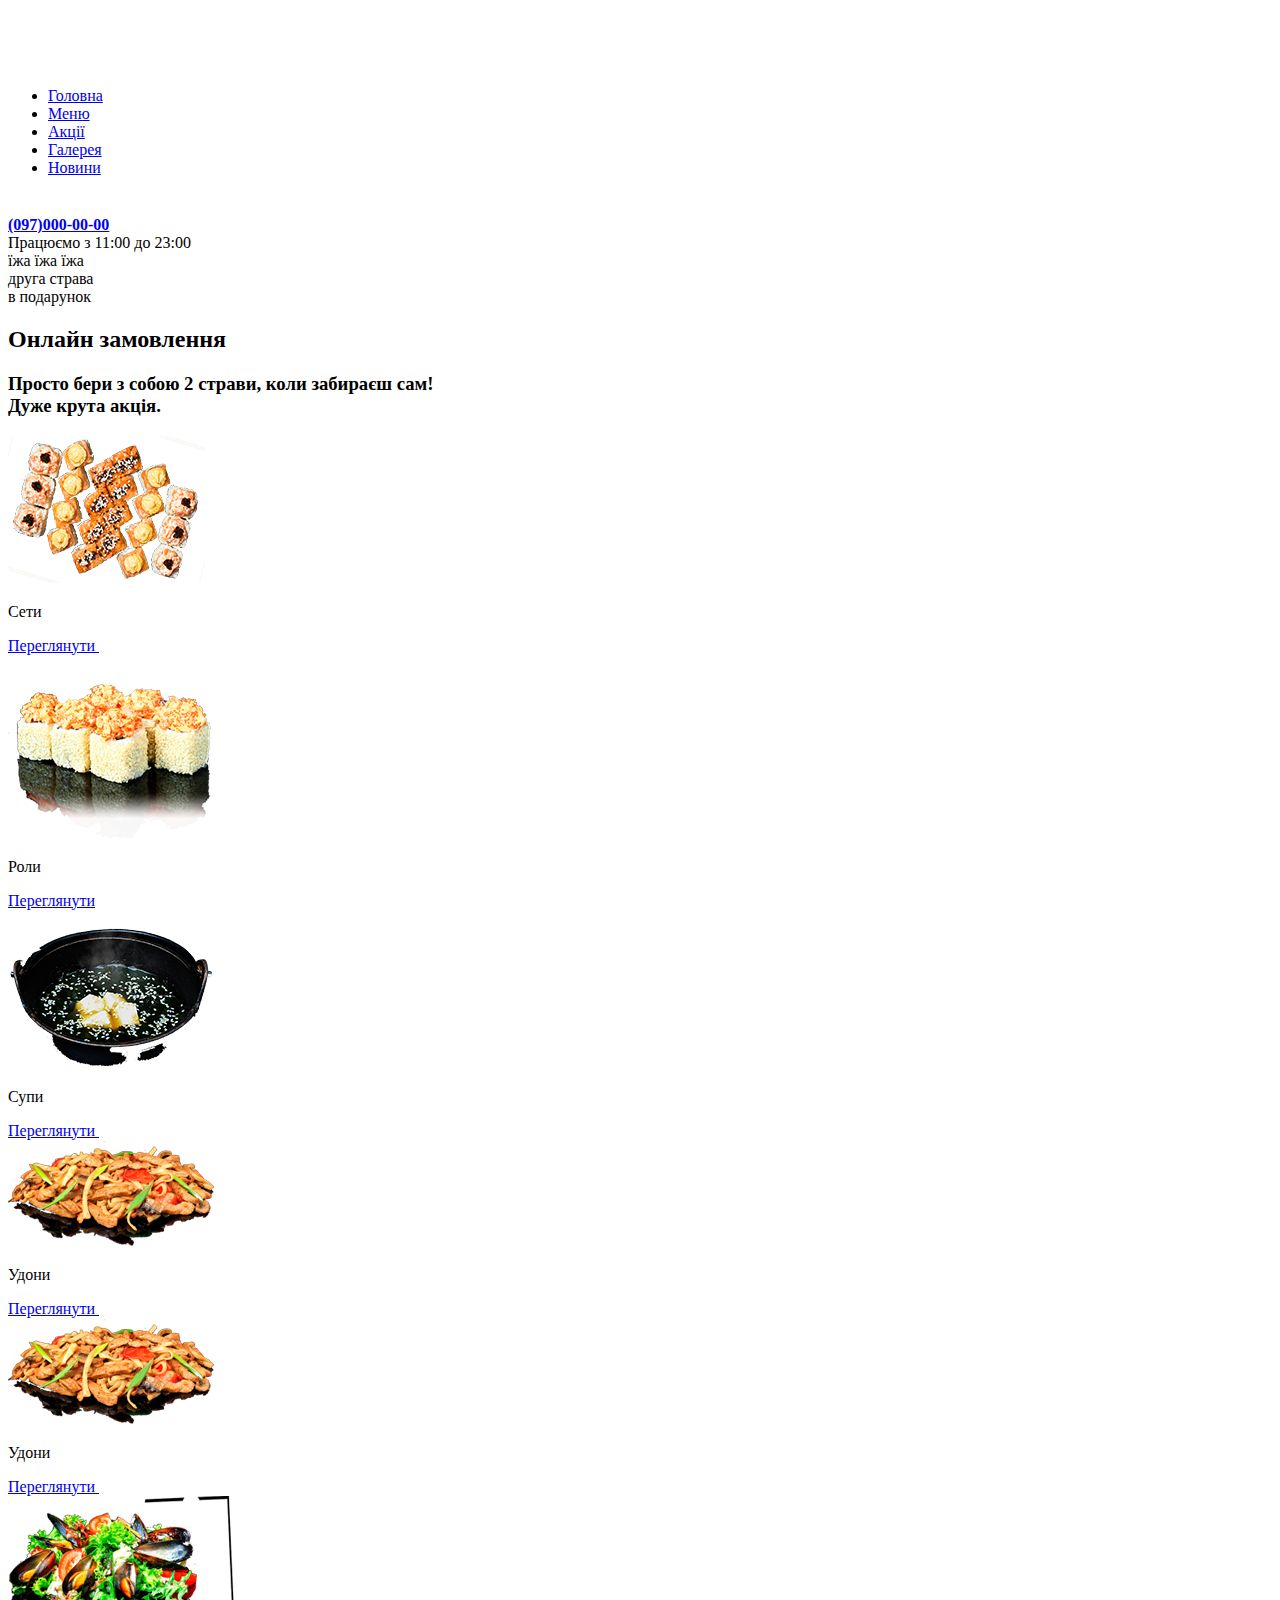
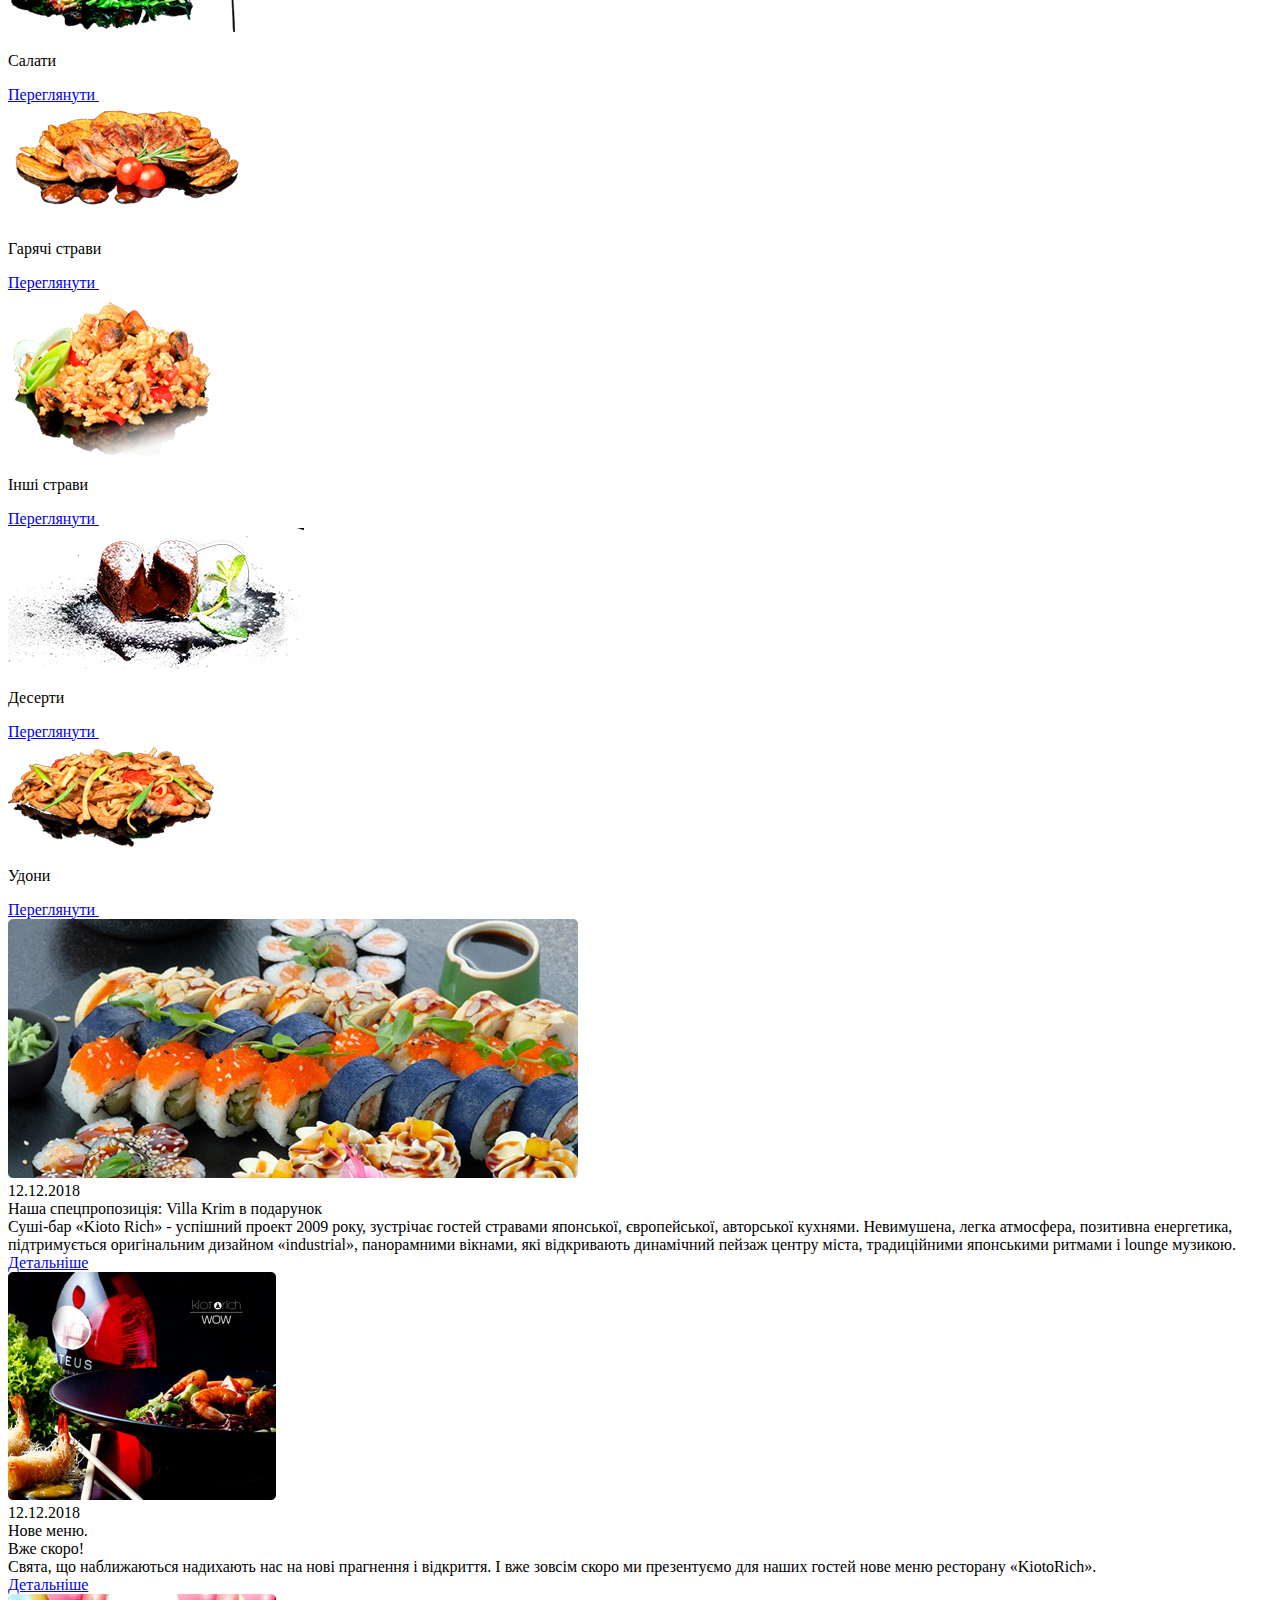
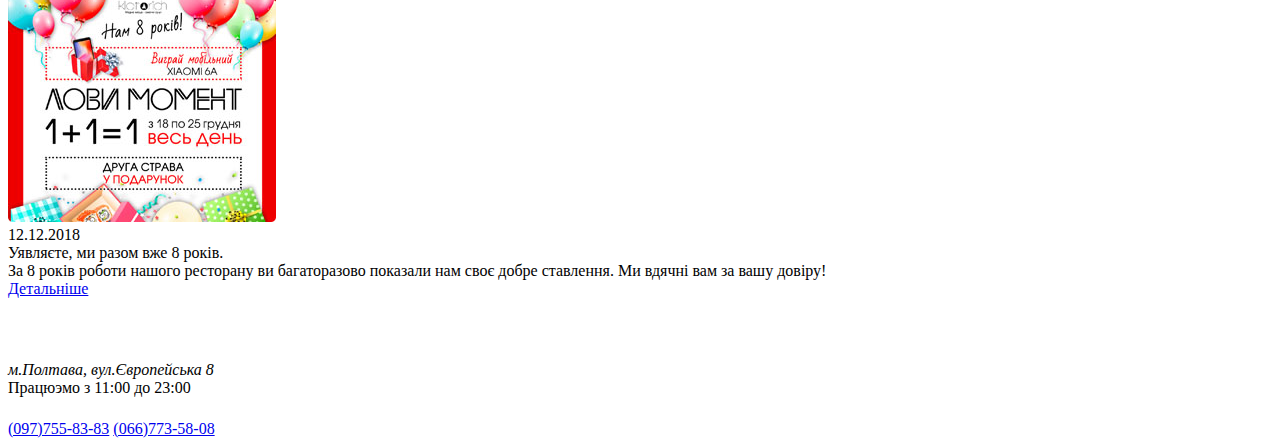
==== index.html @ bc22eeec "homework10" ====
<!DOCTYPE html>
<html lang="en">

<head>
    <meta charset="UTF-8">
    <meta name="viewport" content="width=device-width, initial-scale=1.0">
    <meta http-equiv="X-UA-Compatible" content="ie=edge">
    <title>KiotoRich</title>
    <link rel="stylesheet" href="style.css">
   <!--<link rel="stylesheet" href="https://use.fontawesome.com/releases/v5.7.2/css/all.css"
        integrity="sha384-fnmOCqbTlWIlj8LyTjo7mOUStjsKC4pOpQbqyi7RrhN7udi9RwhKkMHpvLbHG9Sr" crossorigin="anonymous">--> 
</head>

<body>

    <header>
        <div class="container">
            <div class="header-logo">
                <a href="#"><img src="img/logo.png"></a>
            </div>
            <nav>
                <ul>
                    <li><a href="#">Головна</a></li>
                    <li><a href="#">Меню</a></li>
                    <li><a href="#">Акції</a></li>
                    <li><a href="#">Галерея</a></li>
                    <li><a href="#">Новини</a></li>
                </ul>
            </nav>
            <div class="netsocial">
                <a href="#" class="header-vk"><img src="img/vk.png"></a>
                <a href="#" class="header-f"><img src="img/facebook.png"></a>
                <a href="#" class="header-inst"><img src="img/inst.png"></a>
                <a href="#" class="header-map"><img src="img/map.png"></a>
            </div>
            <div class="header-contact">
                <a href="tel:+380970000000"><b>(097)000-00-00</b></a><br>
                <div>Працюємо з 11:00 до 23:00</div>
            </div>
        </div>
    </header>


    <main>

        <div class="container">
            <div class="banner">
               <div class="h-top">їжа їжа їжа</div> 
                <div class="h-bottom">друга страва<br>в подарунок</div> 
            </div>
        
         <div class="fond">
            <div class="headline">
                <h2>Онлайн замовлення</h2>
                <h3>Просто бери з собою 2 страви, коли забираєш сам!<br>Дуже крута акція.</h3>
            </div>
            <div class="case-menu">
                <section class="sets">
                    <img src="img/setstr.png">
                    <p>Сети</p>
                    <a href="#" class="button-menu">Переглянути <img src="img/arrow.png"></a>
                </section>
                <section class="roll">
                    <img src="img/rolltr.png">
                    <p>Роли</p>
                    <a href="#" class="button-menu">Переглянути<img src="img/arrow.png"></a>
                </section>
                <section class="soups">
                    <img src="img/soupstr.png">
                    <p>Супи</p>
                    <a href="#" class="button-menu">Переглянути <img src="img/arrow.png"></a>
                </section>
                <section class="udon1">
                    <img src="img/udontr.png">
                    <p>Удони</p>
                    <a href="#" class="button-menu">Переглянути <img src="img/arrow.png"></a>
                </section>
                <section class="udon2">
                    <img src="img/udon2tr.png">
                    <p>Удони</p>
                    <a href="#" class="button-menu">Переглянути <img src="img/arrow.png"></a>
                </section>
                <section class="salads">
                    <img src="img/saladstr.png">
                    <p>Салати</p>
                    <a href="#" class="button-menu">Переглянути <img src="img/arrow.png"></a>
                </section>
                <section class="hotd">
                    <img src="img/hotdtr.png">
                    <p>Гарячі страви</p>
                    <a href="#" class="button-menu">Переглянути <img src="img/arrow.png"></a>
                </section>
                <section class="otherd">
                    <img src="img/otherdtr.png">
                    <p>Інші страви</p>
                    <a href="#" class="button-menu">Переглянути <img src="img/arrow.png"></a>
                </section>
                <section class="dessert">
                    <img src="img/desserttr.png">
                    <p>Десерти</p>
                    <a href="#" class="button-menu">Переглянути <img src="img/arrow.png"></a>
                </section>
                <section class="udon3">
                    <img src="img/udon3tr.png">
                    <p>Удони</p>
                    <a href="#" class="button-menu">Переглянути <img src="img/arrow.png"></a>

                </section>
            </div>
            <div class="news">
                <div class="new1">
                    <!-- calendar <i class="far fa-calendar-alt"></i> -->
                    <div class="new1-img"><a href="#"><img src="img/new1.jpg"></a></div>
                    <div class="date-new1"> 12.12.2018</div>
                    <div class="headline-new1">Наша спецпропозиція: Villa Krim в подарунок</div>
                    <div class="indent-new1">Суші-бар «Kioto Rich» - успішний проект 2009 року, зустрічає гостей
                        стравами японської, європейської, авторської кухнями. Невимушена, легка атмосфера, позитивна
                        енергетика, підтримується оригінальним дизайном «industrial», панорамними вікнами, які
                        відкривають динамічний пейзаж центру міста, традиційними японськими ритмами і lounge музикою.
                    </div>
                    <div class="button-new1 button-red"><a href="#">Детальніше</a></div>
                </div>
                <div class="new2">
                    <div class="new2-img"><a href="#"><img src="img/new2.jpg"></a></div>
                    <div class="date-new2"> 12.12.2018</div>
                    <div class="headline-new2">Нове меню.<br>Вже скоро!</div>
                    <div class="indent-new2">Свята, що наближаються надихають нас на нові прагнення і відкриття.
                        І вже зовсім скоро ми презентуємо для наших гостей нове меню ресторану «KiotoRich».
                    </div>
                    <div class="button-new2 button-red"><a href="#">Детальніше</a></div>
                </div>
                <div class="new3">
                    <div class="new3-img"><a href="#"><img src="img/new3.jpg"></a></div>
                    <div class="date-new3"> 12.12.2018</div>
                    <div class="headline-new3">Уявляєте, ми разом вже 8 років.</div>
                    За 8 років роботи нашого ресторану ви багаторазово показали нам своє добре ставлення. Ми вдячні вам
                    за вашу довіру!
                </div>
                <div class="button-new3 button-red"><a href="#">Детальніше</a></div>
            </div>
        </div>
        </div>
    </main>

    <footer>
        <div class="container">
        <div class="logo-footer"><a href="#"><img src="img/logofooter.png"></a></div>
        <div class="contact">
            <address class="address-footer">м.Полтава, вул.Європейська 8</address>
            <div class="time-footer">Працюэмо з 11:00 до 23:00</div>
            <div class="netsocial-footer">
                <a href="#" class="footer-vk"><img src="img/vkfooter.png"></a>
                <a href="#" class="footer-f"><img src="img/facebookfooter.png"></a>
                <a href="#" class="footer-inst"><img src="img/instfooter.png"></a>
                <a href="#" class="footer-map"><img src="img/mapfooter.png"></a>
            </div>
        </div>
        <div class="footer-contact-tel">
            <a href="tel:+380977558383" class="tel1-footer">(097)755-83-83</a>
            <a href="tel:+380667735808" class="tel1-footer">(066)773-58-08</a>
        </div>
    </div>
    </footer>

</body>

</html>
---- style.css ----
@import url('https://fonts.googleapis.com/css?family=Montserrat:300,400,500,600,700,900&subset=cyrillic');
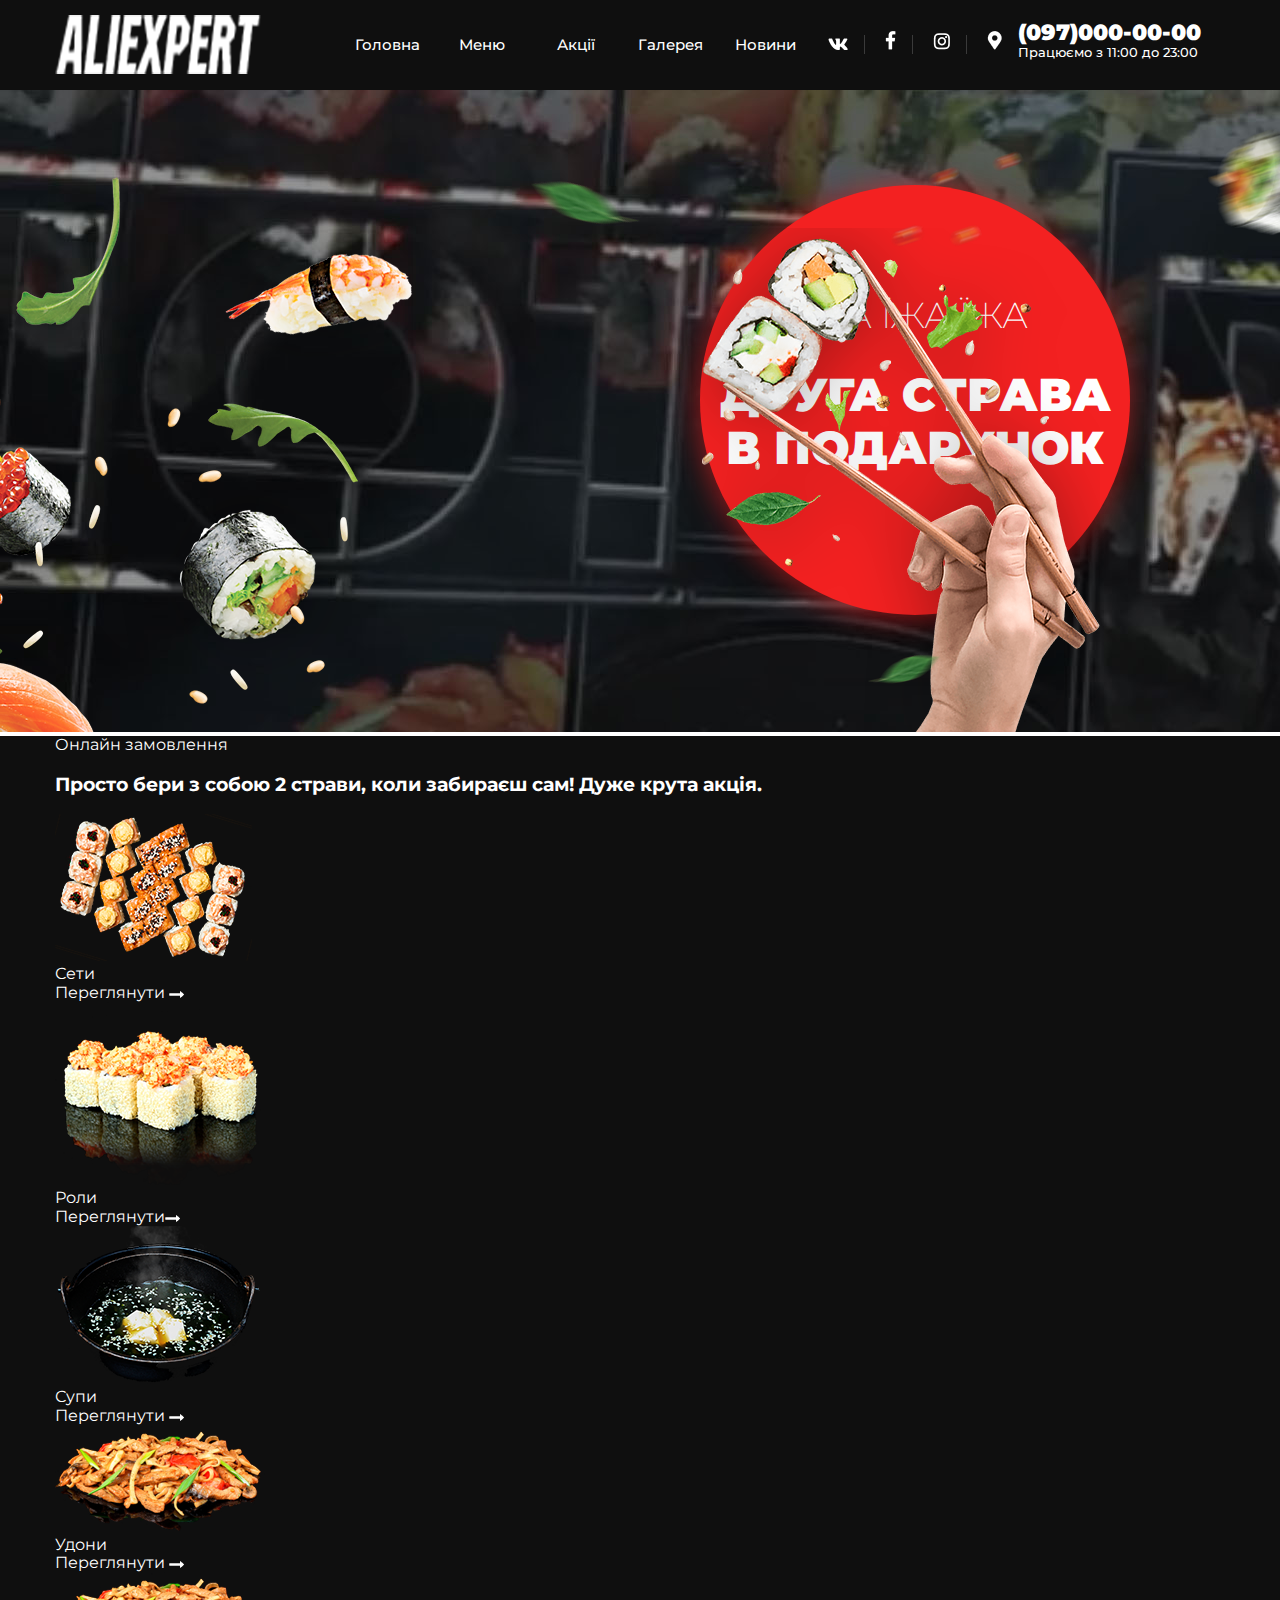
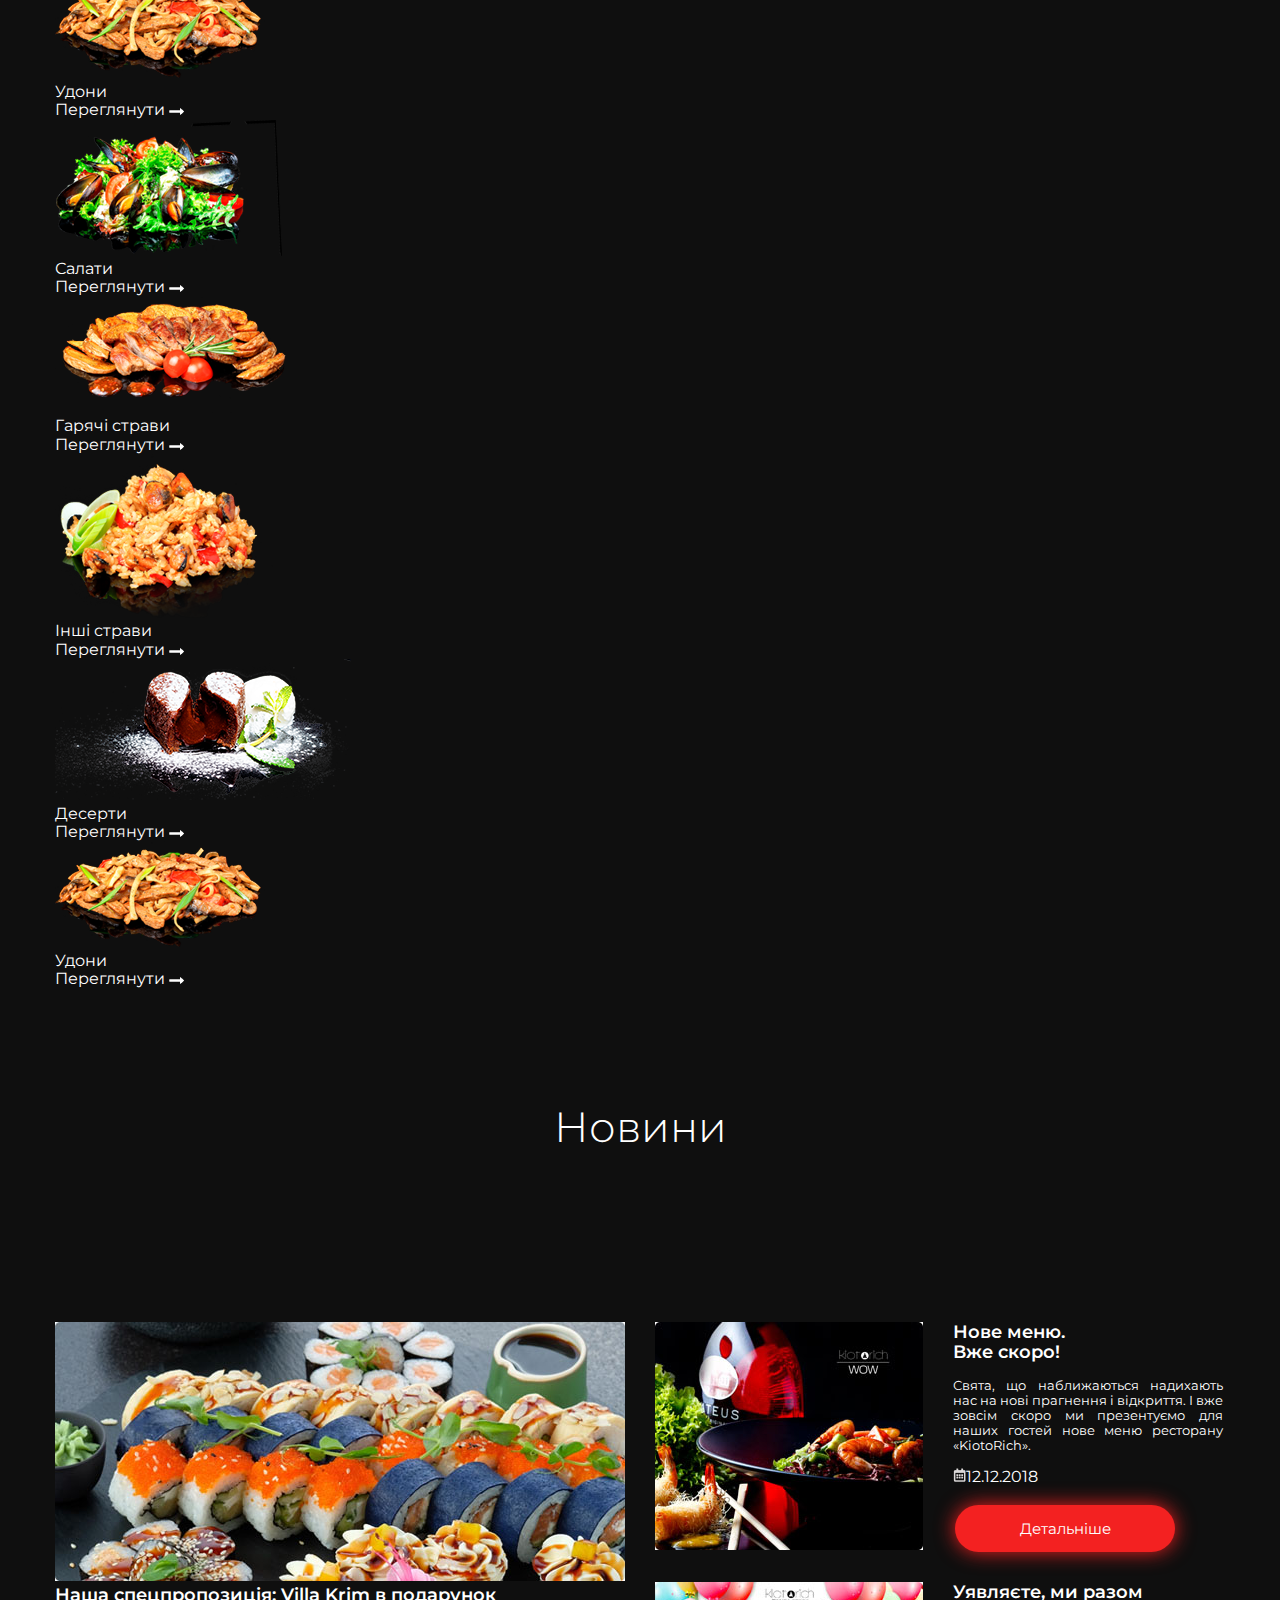
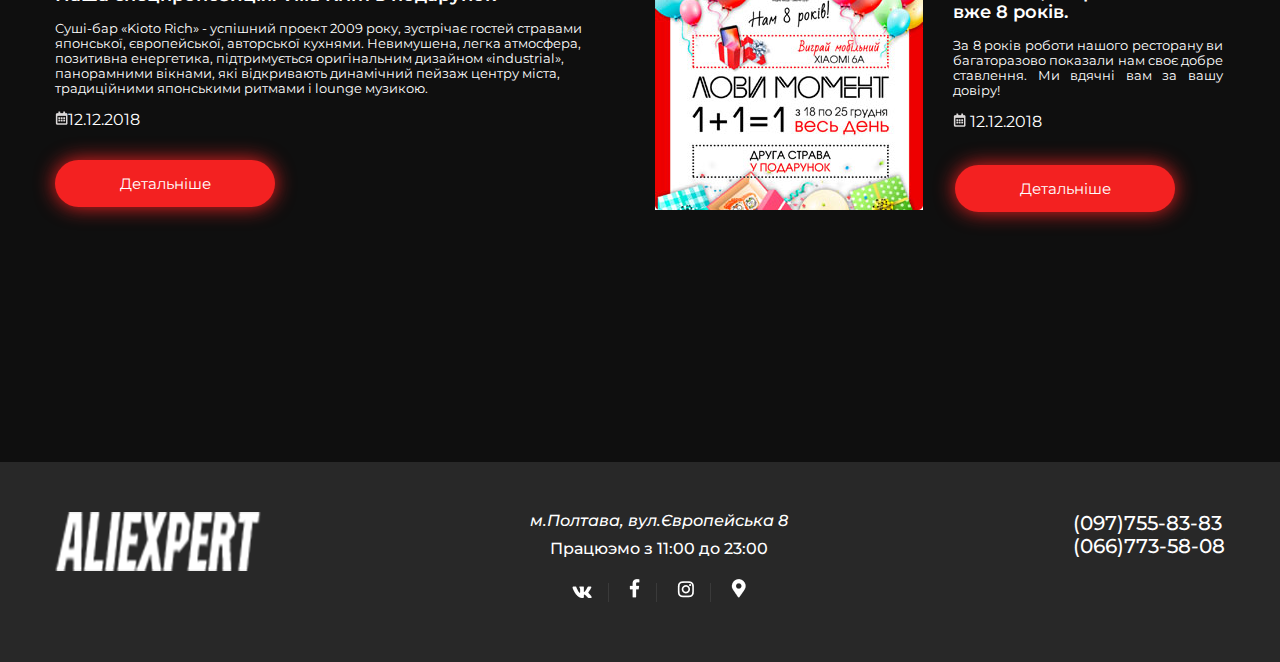
==== commit af2da413: "homework11" ====
--- a/index.html
+++ b/index.html
@@ -6,19 +6,19 @@
     <meta name="viewport" content="width=device-width, initial-scale=1.0">
     <meta http-equiv="X-UA-Compatible" content="ie=edge">
     <title>KiotoRich</title>
-    <link rel="stylesheet" href="style.css">
-   <!--<link rel="stylesheet" href="https://use.fontawesome.com/releases/v5.7.2/css/all.css"
-        integrity="sha384-fnmOCqbTlWIlj8LyTjo7mOUStjsKC4pOpQbqyi7RrhN7udi9RwhKkMHpvLbHG9Sr" crossorigin="anonymous">--> 
+    <link rel="stylesheet" href="style/normalize.css">
+    <link rel="stylesheet" href="style/style.css">
+
 </head>
 
 <body>
 
     <header>
         <div class="container">
-            <div class="header-logo">
+            <div class="header-logo float-l">
                 <a href="#"><img src="img/logo.png"></a>
             </div>
-            <nav>
+            <nav class="header-menu float-l">
                 <ul>
                     <li><a href="#">Головна</a></li>
                     <li><a href="#">Меню</a></li>
@@ -27,136 +27,143 @@
                     <li><a href="#">Новини</a></li>
                 </ul>
             </nav>
-            <div class="netsocial">
-                <a href="#" class="header-vk"><img src="img/vk.png"></a>
-                <a href="#" class="header-f"><img src="img/facebook.png"></a>
-                <a href="#" class="header-inst"><img src="img/inst.png"></a>
+            <div class="netsocial-header float-l">
+                <a href="#" class="header-vk soc-b"><img src="img/vk.png"></a>
+                <a href="#" class="header-f soc-b"><img src="img/facebook.png"></a>
+                <a href="#" class="header-inst soc-b"><img src="img/inst.png"></a>
                 <a href="#" class="header-map"><img src="img/map.png"></a>
             </div>
-            <div class="header-contact">
-                <a href="tel:+380970000000"><b>(097)000-00-00</b></a><br>
-                <div>Працюємо з 11:00 до 23:00</div>
+            <div class="header-contact float-l">
+                <a href="tel:+380970000000">(097)000-00-00</a><br>
+                <div class="time-header">Працюємо з 11:00 до 23:00</div>
             </div>
         </div>
     </header>
+ <div class="slider"><img src="img/fon.jpg">
+     <div class="container">
+            <div class="circle">
+                <div class="h-top">їжа їжа їжа</div> 
+                <div class="b-top">друга страва в подарунок</div>
+         </div>
+            <div class="layer1"><img src="img/slider/layer1.png"></div>  
+            <div class="layer2"><img src="img/slider/Layer2.png"></div> 
+            <div class="layer3"><img src="img/slider/Layer3.png"></div> 
+            <div class="layer4"><img src="img/slider/layer4.png"></div>
+            <div class="layer5"><img src="img/slider/layer5.png"></div>
+        </div>
+        </div>
+    <main>
+        <div class="container">
+         <section class="content">
+            <div class="headline">
+                <div>Онлайн замовлення</div>
+                <h3>Просто бери з собою 2 страви, коли забираєш сам! Дуже крута акція.</h3>
+            </div>
+            <section class="case-menu">
+                <article>
+                   <div class="sets-img"><a href="#"><img src="img/setstr.png"></a></div> 
+                    <div>Сети</div>
+                    <a href="#" class="button-menu">Переглянути <img src="img/arrow.png"></a>
+                </article>
+                <article>
+                    <div class="roll-img"><a href="#"><img src="img/rolltr.png"></a></div>
+                    <div>Роли</div>
+                    <a href="#" class="button-menu">Переглянути<img src="img/arrow.png"></a>
+                </article>
+                <article>
+                    <div class="soups-img"><a href="#"><img src="img/soupstr.png"></a></div>
+                    <div>Супи</div>
+                    <a href="#" class="button-menu">Переглянути <img src="img/arrow.png"></a>
+                </article>
+                <article>
+                    <div class="udon1-img"><a href="#"><img src="img/udontr.png"></a></div>
+                    <div>Удони</div>
+                    <a href="#" class="button-menu">Переглянути <img src="img/arrow.png"></a>
+                </article>
+                <article>
+                    <div class="udon2-img"><a href="#"><img src="img/udon2tr.png"></a></div>
+                    <div>Удони</div>
+                    <a href="#" class="button-menu">Переглянути <img src="img/arrow.png"></a>
+                </article>
+                <article>
+                    <div class="salads-img"><a href="#"><img src="img/saladstr.png"></a></div>
+                    <div>Салати</div>
+                    <a href="#" class="button-menu">Переглянути <img src="img/arrow.png"></a>
+                </article>
+                <article>
+                    <div class="hot-img"><a href="#"><img src="img/hotdtr.png"></a></div>
+                    <div>Гарячі страви</div>
+                    <a href="#" class="button-menu">Переглянути <img src="img/arrow.png"></a>
+                </article>
+                <article>
+                    <div class="otherd-img"><a href="#"><img src="img/otherdtr.png"></a></div>
+                    <div>Інші страви</div>
+                    <a href="#" class="button-menu">Переглянути <img src="img/arrow.png"></a>
+                </article>
+                <article>
+                    <div class="dessert-img"><a href="#"><img src="img/desserttr.png"></a></div>
+                    <div>Десерти</div>
+                    <a href="#" class="button-menu">Переглянути <img src="img/arrow.png"></a>
+                </article>
+                <article>
+                    <div class="udon3-img"><a href="#"><img src="img/udon3tr.png"></a></div>
+                    <div>Удони</div>
+                    <a href="#" class="button-menu">Переглянути <img src="img/arrow.png"></a>
+                </article>
+            </section>
 
-
-    <main>
-
-        <div class="container">
-            <div class="banner">
-               <div class="h-top">їжа їжа їжа</div> 
-                <div class="h-bottom">друга страва<br>в подарунок</div> 
-            </div>
-        
-         <div class="fond">
-            <div class="headline">
-                <h2>Онлайн замовлення</h2>
-                <h3>Просто бери з собою 2 страви, коли забираєш сам!<br>Дуже крута акція.</h3>
-            </div>
-            <div class="case-menu">
-                <section class="sets">
-                    <img src="img/setstr.png">
-                    <p>Сети</p>
-                    <a href="#" class="button-menu">Переглянути <img src="img/arrow.png"></a>
-                </section>
-                <section class="roll">
-                    <img src="img/rolltr.png">
-                    <p>Роли</p>
-                    <a href="#" class="button-menu">Переглянути<img src="img/arrow.png"></a>
-                </section>
-                <section class="soups">
-                    <img src="img/soupstr.png">
-                    <p>Супи</p>
-                    <a href="#" class="button-menu">Переглянути <img src="img/arrow.png"></a>
-                </section>
-                <section class="udon1">
-                    <img src="img/udontr.png">
-                    <p>Удони</p>
-                    <a href="#" class="button-menu">Переглянути <img src="img/arrow.png"></a>
-                </section>
-                <section class="udon2">
-                    <img src="img/udon2tr.png">
-                    <p>Удони</p>
-                    <a href="#" class="button-menu">Переглянути <img src="img/arrow.png"></a>
-                </section>
-                <section class="salads">
-                    <img src="img/saladstr.png">
-                    <p>Салати</p>
-                    <a href="#" class="button-menu">Переглянути <img src="img/arrow.png"></a>
-                </section>
-                <section class="hotd">
-                    <img src="img/hotdtr.png">
-                    <p>Гарячі страви</p>
-                    <a href="#" class="button-menu">Переглянути <img src="img/arrow.png"></a>
-                </section>
-                <section class="otherd">
-                    <img src="img/otherdtr.png">
-                    <p>Інші страви</p>
-                    <a href="#" class="button-menu">Переглянути <img src="img/arrow.png"></a>
-                </section>
-                <section class="dessert">
-                    <img src="img/desserttr.png">
-                    <p>Десерти</p>
-                    <a href="#" class="button-menu">Переглянути <img src="img/arrow.png"></a>
-                </section>
-                <section class="udon3">
-                    <img src="img/udon3tr.png">
-                    <p>Удони</p>
-                    <a href="#" class="button-menu">Переглянути <img src="img/arrow.png"></a>
-
-                </section>
-            </div>
-            <div class="news">
-                <div class="new1">
-                    <!-- calendar <i class="far fa-calendar-alt"></i> -->
+            <section class="news-content">
+                <div class="news-title">Новини</div>
+            <section class="news">
+                <article class="new1 "> 
                     <div class="new1-img"><a href="#"><img src="img/new1.jpg"></a></div>
-                    <div class="date-new1"> 12.12.2018</div>
-                    <div class="headline-new1">Наша спецпропозиція: Villa Krim в подарунок</div>
+                    <div class="headline-new1"><a href="#">Наша спецпропозиція: Villa Krim в подарунок</a></div>
                     <div class="indent-new1">Суші-бар «Kioto Rich» - успішний проект 2009 року, зустрічає гостей
                         стравами японської, європейської, авторської кухнями. Невимушена, легка атмосфера, позитивна
                         енергетика, підтримується оригінальним дизайном «industrial», панорамними вікнами, які
                         відкривають динамічний пейзаж центру міста, традиційними японськими ритмами і lounge музикою.
                     </div>
-                    <div class="button-new1 button-red"><a href="#">Детальніше</a></div>
-                </div>
-                <div class="new2">
-                    <div class="new2-img"><a href="#"><img src="img/new2.jpg"></a></div>
-                    <div class="date-new2"> 12.12.2018</div>
-                    <div class="headline-new2">Нове меню.<br>Вже скоро!</div>
-                    <div class="indent-new2">Свята, що наближаються надихають нас на нові прагнення і відкриття.
+                     <div class="date-new1"><img src="img/date.png">12.12.2018</div>
+                    <div class="button-new button-red"><a href="#">Детальніше</a></div>
+                </article>
+                <article class="new2 ">
+                    <div class="new2-img float-l"><a href="#"><img src="img/new2.jpg"></a></div>
+                    <div class="headline-new2 float-l"><a href="#">Нове меню.<br>Вже скоро!</a></div>
+                    <div class="indent-new2 float-l">Свята, що наближаються надихають нас на нові прагнення і відкриття.
                         І вже зовсім скоро ми презентуємо для наших гостей нове меню ресторану «KiotoRich».
                     </div>
-                    <div class="button-new2 button-red"><a href="#">Детальніше</a></div>
-                </div>
-                <div class="new3">
-                    <div class="new3-img"><a href="#"><img src="img/new3.jpg"></a></div>
-                    <div class="date-new3"> 12.12.2018</div>
-                    <div class="headline-new3">Уявляєте, ми разом вже 8 років.</div>
-                    За 8 років роботи нашого ресторану ви багаторазово показали нам своє добре ставлення. Ми вдячні вам
-                    за вашу довіру!
-                </div>
-                <div class="button-new3 button-red"><a href="#">Детальніше</a></div>
-            </div>
-        </div>
-        </div>
+                    <div class="date-new2 float-l"><img src="img/date.png">12.12.2018</div>
+                    <div class="button-new button-red float-l"><a href="#">Детальніше</a></div>
+                </article>
+                <article class="new3">
+                    <div class="new3-img float-l"><a href="#"><img src="img/new3.jpg"></a></div>
+                    <div class="headline-new3 float-l"><a href="#"> Уявляєте, ми разом<br> вже 8 років.</a> </div>
+                    <div class="indent-new3 float-l">За 8 років роботи нашого ресторану ви багаторазово показали нам своє добре ставлення. Ми вдячні вам
+                    за вашу довіру!</div>
+                    <div class="date-new3 float-l"><img src="img/date.png"> 12.12.2018</div>
+                     <div class="button-new button-red float-l"><a href="#">Детальніше</a></div>
+                </article>
+               </section>
+            </section>
+        </section>
+    </div>
     </main>
 
     <footer>
         <div class="container">
-        <div class="logo-footer"><a href="#"><img src="img/logofooter.png"></a></div>
-        <div class="contact">
+        <div class="logo-footer float-l"><a href="#"><img src="img/logofooter.png"></a></div>
+        <div class="contact float-l">
             <address class="address-footer">м.Полтава, вул.Європейська 8</address>
             <div class="time-footer">Працюэмо з 11:00 до 23:00</div>
             <div class="netsocial-footer">
-                <a href="#" class="footer-vk"><img src="img/vkfooter.png"></a>
-                <a href="#" class="footer-f"><img src="img/facebookfooter.png"></a>
-                <a href="#" class="footer-inst"><img src="img/instfooter.png"></a>
-                <a href="#" class="footer-map"><img src="img/mapfooter.png"></a>
+                    <a href="#" class="soc-b"><img src="img/vk.png"></a>
+                    <a href="#" class="soc-b"><img src="img/facebook.png"></a>
+                    <a href="#" class="soc-b"><img src="img/inst.png"></a>
+                    <a href="#" class="header-map"><img src="img/map.png"></a>
             </div>
         </div>
-        <div class="footer-contact-tel">
-            <a href="tel:+380977558383" class="tel1-footer">(097)755-83-83</a>
+        <div class="footer-contact-tel float-r">
+            <a href="tel:+380977558383" class="tel1-footer">(097)755-83-83</a><br>
             <a href="tel:+380667735808" class="tel1-footer">(066)773-58-08</a>
         </div>
     </div>
--- a/style/style.css
+++ b/style/style.css
@@ -0,0 +1,311 @@
+@import url('https://fonts.googleapis.com/css?family=Montserrat:400,500,600,700,900&subset=cyrillic,cyrillic-ext');
+
+html {
+    font-family: Montserrat, sans-serif;
+    color: #ffffff;
+}
+
+.container {
+    max-width: 1170px;
+    margin: 0 auto;
+}
+
+a {
+    text-decoration: none;
+    color: #ffffff;
+}
+
+ul{
+    list-style: none;
+    margin: 0;
+    padding: 0;
+}
+
+.float-l {
+    float: left;
+}
+
+.float-r {
+    float: right;
+}
+
+.pos-rel {
+    position: relative;
+}
+
+/*    header    */
+
+header {
+    background-color: #0f0f0f;
+}
+
+.container:after {
+    content: " ";
+    clear: both;
+    display: block;}
+
+
+.header-logo {
+    width: 205px;
+    height: 60px;
+    padding: 15px 0;
+}
+
+
+.header-menu {
+    margin-left: 80px;
+}
+
+.header-menu ul li {
+    float: left;
+    height:90px;
+    line-height: 90px;
+    min-width: 94px;
+    padding: 0 15px;
+    text-align: center;
+    box-sizing: border-box;
+    font-size: 15px;
+    font-weight: 500;
+}
+
+.netsocial-header {
+    margin-top: 31px;
+}
+
+.soc-b {
+    padding: 0 16px; 
+    border-right: 1px solid #3a3a3a;
+}
+
+.header-map {
+    padding: 0 16px;
+}
+
+.header-contact {
+    width: 190px;
+    margin-top: 20px;
+}
+
+.header-contact a {
+    font-size: 22px;
+    font-weight: 900;
+}
+
+.time-header{
+    font-size: 13px;
+    font-weight: 500;
+}
+
+
+/*    slider   */
+
+.slider {
+    position: relative;
+    z-index: 0;
+   overflow: hidden;
+}
+
+.circle {
+background:#f32121;
+width:430px;
+height:430px;
+border-radius:50%;
+position:absolute;
+left: 700px;
+top:95px;
+text-align:center;
+display:flex;
+flex-direction:column;
+justify-content:center;
+box-shadow: -2px 3px 30px 0px rgba(243, 33, 33, 0.64);
+z-index: 1;
+}
+
+.h-top {
+font-size:36px;
+font-weight:200;
+text-transform:uppercase;
+}
+
+.b-top {
+font-size:46px;
+text-transform:uppercase;
+font-weight:900;
+margin-top:32px;
+margin-bottom:30px
+}
+
+.layer1 {
+    display:inline-block;
+    position:absolute;
+    bottom: 0px;
+    right: 180px;
+    z-index:5;
+
+}
+
+.layer2 {
+    display:inline-block;
+    position: absolute; 
+    right: -50px;
+    top: 38px;
+}
+.layer3 {
+    display:inline-block;
+    position: absolute;
+    top: 60px;
+    left: 890px;
+    z-index: 5;
+}
+
+.layer4 {
+    display:inline-block;
+    position: absolute;
+    top: 90px;
+    left: 530px;
+    z-index: 5;
+
+}
+
+.layer5 {
+    display:inline-block;
+    position: absolute;
+    left: -250px;
+    bottom: 0px;
+}
+/*   footer    */
+
+footer {
+    background-color: #282828;
+}
+
+
+.logo-footer {
+    margin-top: 50px;
+    width: 205px;
+}
+
+.contact {
+    margin-top: 50px;
+    padding-left: 270px;
+    padding-bottom: 60px;
+}
+
+.address-footer, .time-footer {
+    font-size: 16px;
+    font-weight: 500;
+    text-align: center;
+}
+
+
+.time-footer {
+    padding-top: 10px;
+}
+
+.netsocial-footer {
+    padding-top: 20px;
+    text-align: center;
+}
+
+.footer-contact-tel {
+    margin-top: 50px;
+    font-size: 20px;
+    font-weight: 500;
+
+}
+
+/*   main   */
+
+main {
+    background-color: #0f0f0f;
+}
+
+/*  news-content  */
+
+.news-content {
+    margin-top: 115px;
+}
+
+.news-title {
+    font-size: 42px;
+    font-weight: 300;
+    text-align: center;
+}
+
+.news {
+    margin-top: 170px;
+    height: 485px;
+    padding-bottom: 255px;
+    
+}
+
+.new1 {
+    max-width:572px;
+    height: 485px;
+    display:inline-block;
+    float:left;
+    position:relative;
+}
+
+.new2, .new3 {
+    width: 570px;
+    height: 230px;
+    position:relative;
+    display:inline-block;
+    vertical-align:top;
+    margin-left:28px;
+}
+
+
+.indent-new1, .indent-new2, .indent-new3 {
+    font-size: 13px;
+    font-weight: 400;
+    padding-top: 15px;
+}
+
+.indent-new2, .indent-new3 {
+    margin-left:30px;
+    text-align:justify;
+    max-width: 270px;
+}
+
+.headline-new1, .headline-new2, .headline-new3 {
+    font-size: 18px;
+    font-weight: 600;
+}
+.headline-new2, .headline-new3 {
+    margin-left:30px;
+    text-align:justify;
+}
+
+.date-new2, .date-new3{
+    margin-left:30px;
+    text-align:justify;
+    padding-top: 15px;
+}
+.date-new1 {
+    padding-top: 15px;
+}
+
+.new3 {
+    padding-top: 30px;
+}
+
+.button-red {
+ font-size:15px;
+text-transform:capitalize;
+background:#f32121;
+border-radius:50px;
+border:none;
+font-weight:400;
+width:150px;
+display:block;
+box-shadow:0 0 20px #F32121;
+text-align: center;
+padding:15px 35px;
+position: absolute;
+bottom: 0px;
+}
+.new2 .button-red, .new3 .button-red {
+   left: 300px; 
+}
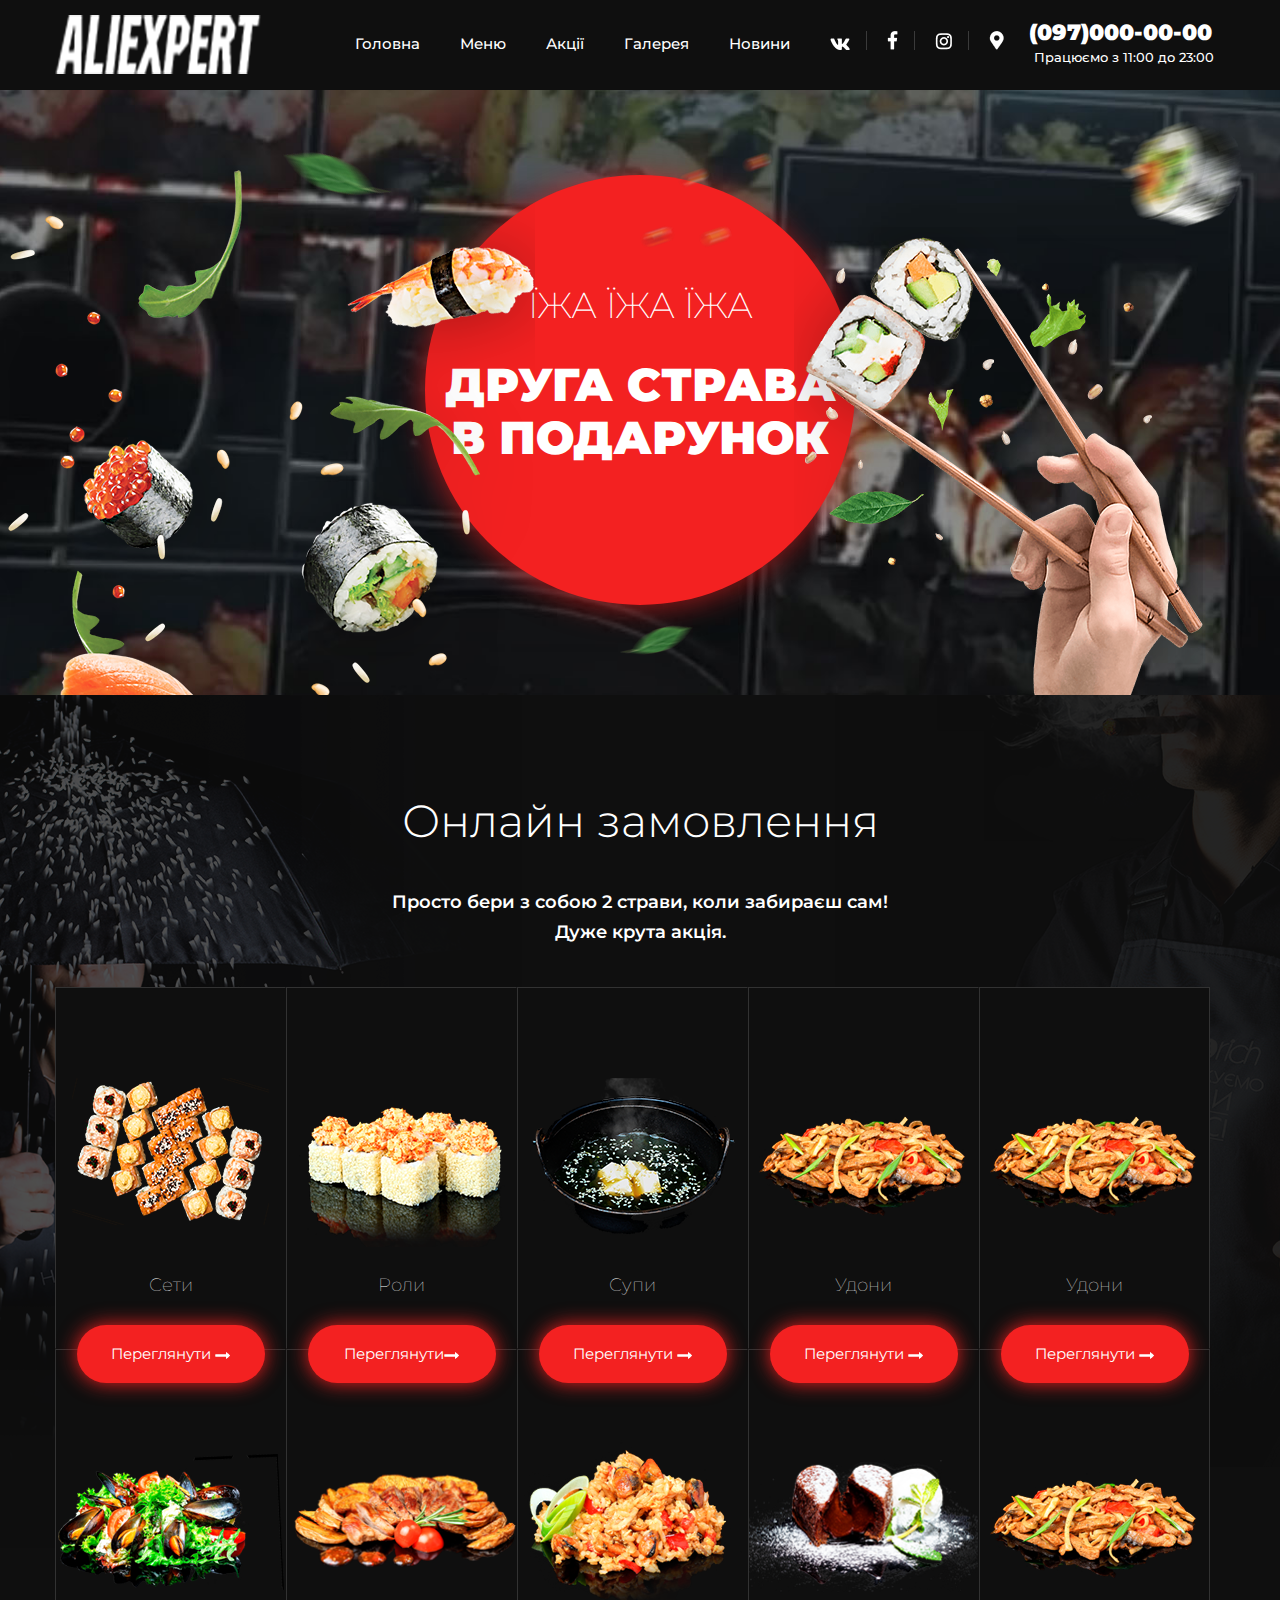
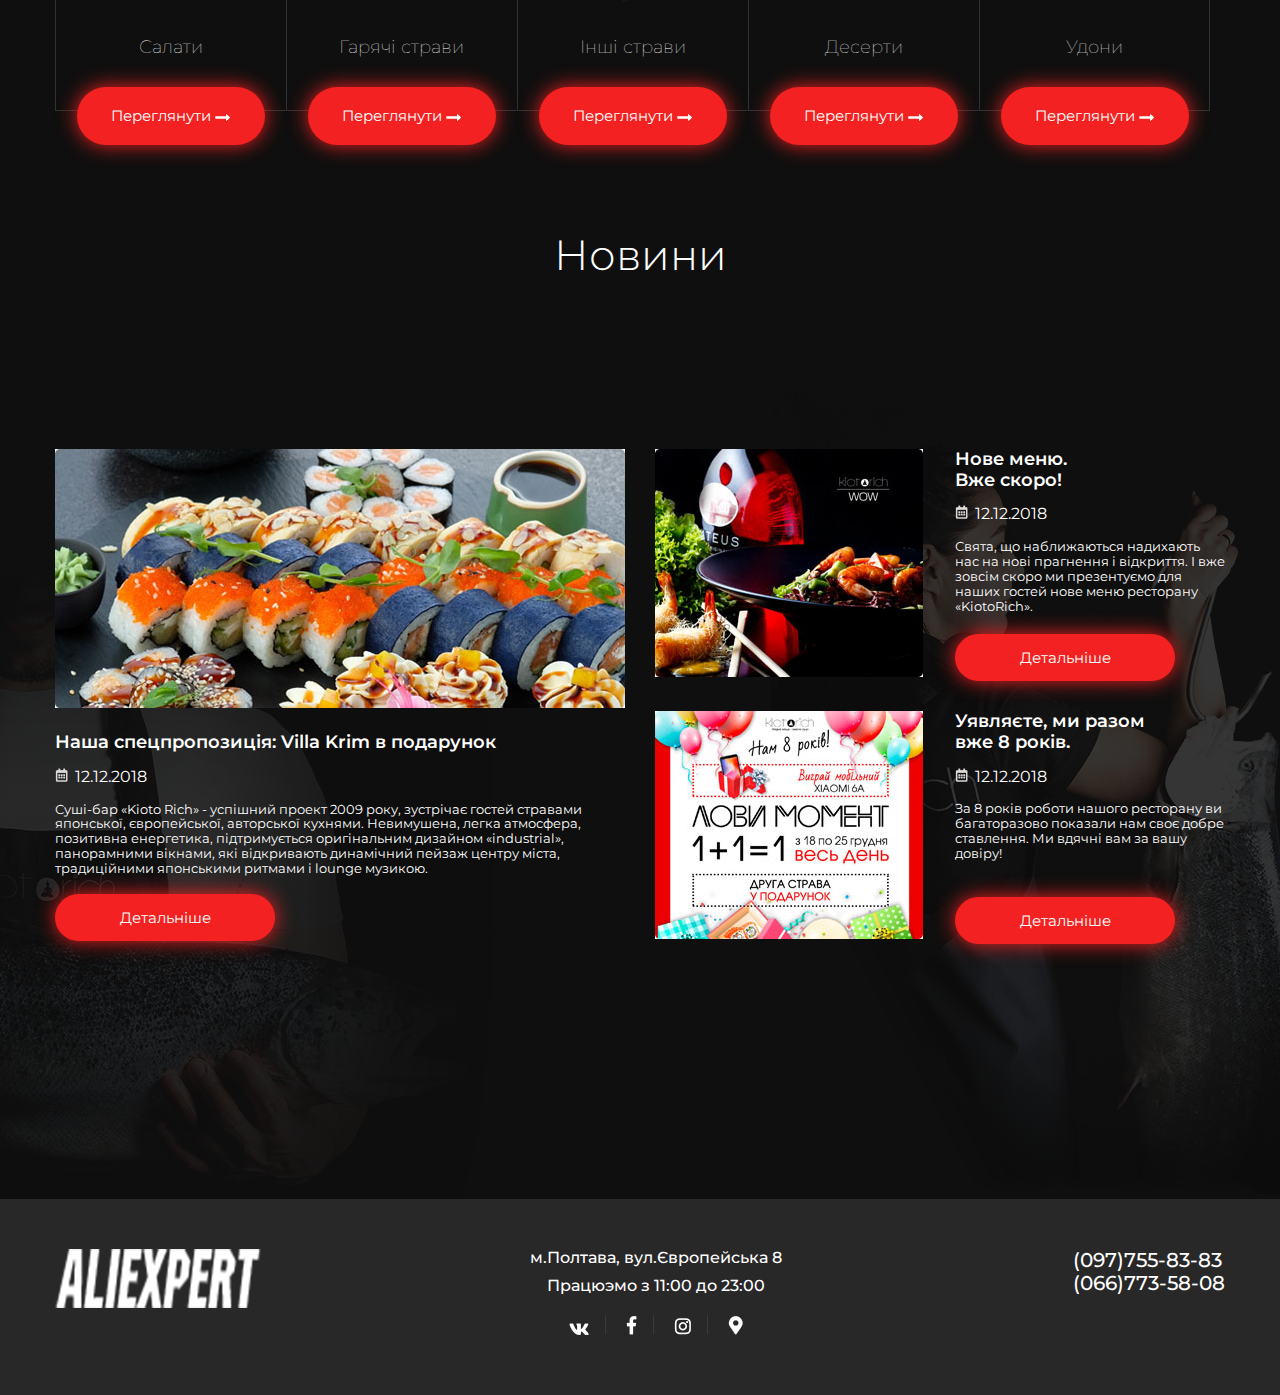
==== commit a5020289: "homework X" ====
--- a/index.html
+++ b/index.html
@@ -28,10 +28,10 @@
                 </ul>
             </nav>
             <div class="netsocial-header float-l">
-                <a href="#" class="header-vk soc-b"><img src="img/vk.png"></a>
-                <a href="#" class="header-f soc-b"><img src="img/facebook.png"></a>
-                <a href="#" class="header-inst soc-b"><img src="img/inst.png"></a>
-                <a href="#" class="header-map"><img src="img/map.png"></a>
+                <a href="#" ><img src="img/vk.png"></a>
+                <a href="#" ><img src="img/facebook.png"></a>
+                <a href="#"><img src="img/inst.png"></a>
+                <a href="#"><img src="img/map.png"></a>
             </div>
             <div class="header-contact float-l">
                 <a href="tel:+380970000000">(097)000-00-00</a><br>
@@ -39,75 +39,77 @@
             </div>
         </div>
     </header>
- <div class="slider"><img src="img/fon.jpg">
+ <div class="slider">
      <div class="container">
             <div class="circle">
                 <div class="h-top">їжа їжа їжа</div> 
                 <div class="b-top">друга страва в подарунок</div>
-         </div>
-            <div class="layer1"><img src="img/slider/layer1.png"></div>  
-            <div class="layer2"><img src="img/slider/Layer2.png"></div> 
-            <div class="layer3"><img src="img/slider/Layer3.png"></div> 
-            <div class="layer4"><img src="img/slider/layer4.png"></div>
-            <div class="layer5"><img src="img/slider/layer5.png"></div>
+            </div>
+        
+            <img src="img/slider/layer1.png" class="layer1"> 
+            <img src="img/slider/Layer2.png" class="layer2">
+            <img src="img/slider/Layer3.png" class="layer3"> 
+            <img src="img/slider/layer4.png" class="layer4">
+            <img src="img/slider/layer5.png" class="layer5">
+     
         </div>
         </div>
     <main>
         <div class="container">
          <section class="content">
-            <div class="headline">
-                <div>Онлайн замовлення</div>
-                <h3>Просто бери з собою 2 страви, коли забираєш сам! Дуже крута акція.</h3>
+               <div class="title-content">
+                <div class="title-menut">Онлайн замовлення</div>
+                <div class="title-menub">Просто бери з собою 2 страви, коли забираєш сам!<br> Дуже крута акція.</h3>
             </div>
-            <section class="case-menu">
-                <article>
-                   <div class="sets-img"><a href="#"><img src="img/setstr.png"></a></div> 
-                    <div>Сети</div>
+            <section class="case-menu ">
+                <article class='menu__item'>
+                   <div class="img-menu"><a href="#"><img src="img/setstr1.png"></a></div> 
+                    <div class="title_menu">Сети</div>
                     <a href="#" class="button-menu">Переглянути <img src="img/arrow.png"></a>
                 </article>
-                <article>
-                    <div class="roll-img"><a href="#"><img src="img/rolltr.png"></a></div>
-                    <div>Роли</div>
+                <article class='menu__item'>
+                    <div class="img-menu"><a href="#"><img src="img/rolltr1.png"></a></div>
+                    <div class="title_menu">Роли</div>
                     <a href="#" class="button-menu">Переглянути<img src="img/arrow.png"></a>
                 </article>
-                <article>
-                    <div class="soups-img"><a href="#"><img src="img/soupstr.png"></a></div>
-                    <div>Супи</div>
+                <article class='menu__item'>
+                    <div class="img-menu"><a href="#"><img src="img/soupstr1.png"></a></div>
+                    <div class="title_menu">Супи</div>
                     <a href="#" class="button-menu">Переглянути <img src="img/arrow.png"></a>
                 </article>
-                <article>
-                    <div class="udon1-img"><a href="#"><img src="img/udontr.png"></a></div>
-                    <div>Удони</div>
+                <article class='menu__item'>
+                    <div class="img-menu"><a href="#"><img src="img/udontr1.png"></a></div>
+                    <div class="title_menu">Удони</div>
                     <a href="#" class="button-menu">Переглянути <img src="img/arrow.png"></a>
                 </article>
-                <article>
-                    <div class="udon2-img"><a href="#"><img src="img/udon2tr.png"></a></div>
-                    <div>Удони</div>
+                <article class='menu__item'>
+                    <div class="img-menu"><a href="#"><img src="img/udontr1.png"></a></div>
+                    <div class="title_menu">Удони</div>
                     <a href="#" class="button-menu">Переглянути <img src="img/arrow.png"></a>
                 </article>
-                <article>
-                    <div class="salads-img"><a href="#"><img src="img/saladstr.png"></a></div>
-                    <div>Салати</div>
+                <article class='menu__item'>
+                    <div class="img-menu"><a href="#"><img src="img/saladstr1.png"></a></div>
+                    <div class="title_menu">Салати</div>
                     <a href="#" class="button-menu">Переглянути <img src="img/arrow.png"></a>
                 </article>
-                <article>
-                    <div class="hot-img"><a href="#"><img src="img/hotdtr.png"></a></div>
-                    <div>Гарячі страви</div>
+                <article class='menu__item'>
+                    <div class="img-menu"><a href="#"><img src="img/hotdtr1.png"></a></div>
+                    <div class="title_menu">Гарячі страви</div>
                     <a href="#" class="button-menu">Переглянути <img src="img/arrow.png"></a>
                 </article>
-                <article>
-                    <div class="otherd-img"><a href="#"><img src="img/otherdtr.png"></a></div>
-                    <div>Інші страви</div>
+                <article class='menu__item'>
+                    <div class="img-menu"><a href="#"><img src="img/otherdtr.png"></a></div>
+                    <div class="title_menu">Інші страви</div>
                     <a href="#" class="button-menu">Переглянути <img src="img/arrow.png"></a>
                 </article>
-                <article>
-                    <div class="dessert-img"><a href="#"><img src="img/desserttr.png"></a></div>
-                    <div>Десерти</div>
+                <article class='menu__item'>
+                    <div class="img-menu"><a href="#"><img src="img/desserttr.png"></a></div>
+                    <div class="title_menu">Десерти</div>
                     <a href="#" class="button-menu">Переглянути <img src="img/arrow.png"></a>
                 </article>
-                <article>
-                    <div class="udon3-img"><a href="#"><img src="img/udon3tr.png"></a></div>
-                    <div>Удони</div>
+                <article class='menu__item'>
+                    <div class="img-menu"><a href="#"><img src="img/udontr1.png"></a></div>
+                    <div class="title_menu">Удони</div>
                     <a href="#" class="button-menu">Переглянути <img src="img/arrow.png"></a>
                 </article>
             </section>
@@ -116,32 +118,33 @@
                 <div class="news-title">Новини</div>
             <section class="news">
                 <article class="new1 "> 
-                    <div class="new1-img"><a href="#"><img src="img/new1.jpg"></a></div>
+                    <div class="new-img"><a href="#"><img src="img/new1.jpg"></a></div>
                     <div class="headline-new1"><a href="#">Наша спецпропозиція: Villa Krim в подарунок</a></div>
+                    <div class="date-new"><img src="img/date.png">12.12.2018</div>
                     <div class="indent-new1">Суші-бар «Kioto Rich» - успішний проект 2009 року, зустрічає гостей
                         стравами японської, європейської, авторської кухнями. Невимушена, легка атмосфера, позитивна
                         енергетика, підтримується оригінальним дизайном «industrial», панорамними вікнами, які
                         відкривають динамічний пейзаж центру міста, традиційними японськими ритмами і lounge музикою.
                     </div>
-                     <div class="date-new1"><img src="img/date.png">12.12.2018</div>
+                     
+                    <div class="button-new1 button-red"><a href="#">Детальніше</a></div>
+                </article>
+                <article class="new2 float-r">
+                    <div class="new-img" ><a href="#" class=" float-l pure"><img src="img/new2.jpg"></a></div>
+                    <div class="pl pure"><div class="headline-new2"><a href="#">Нове меню.<br>Вже скоро!</a></div>
+                    <div class="date-new"><img src="img/date.png">12.12.2018</div>
+                    <div class="indent-new2">Свята, що наближаються надихають нас на нові прагнення і відкриття.
+                        І вже зовсім скоро ми презентуємо для наших гостей нове меню ресторану «KiotoRich».
+                    </div></div>
                     <div class="button-new button-red"><a href="#">Детальніше</a></div>
                 </article>
-                <article class="new2 ">
-                    <div class="new2-img float-l"><a href="#"><img src="img/new2.jpg"></a></div>
-                    <div class="headline-new2 float-l"><a href="#">Нове меню.<br>Вже скоро!</a></div>
-                    <div class="indent-new2 float-l">Свята, що наближаються надихають нас на нові прагнення і відкриття.
-                        І вже зовсім скоро ми презентуємо для наших гостей нове меню ресторану «KiotoRich».
-                    </div>
-                    <div class="date-new2 float-l"><img src="img/date.png">12.12.2018</div>
-                    <div class="button-new button-red float-l"><a href="#">Детальніше</a></div>
-                </article>
-                <article class="new3">
-                    <div class="new3-img float-l"><a href="#"><img src="img/new3.jpg"></a></div>
-                    <div class="headline-new3 float-l"><a href="#"> Уявляєте, ми разом<br> вже 8 років.</a> </div>
-                    <div class="indent-new3 float-l">За 8 років роботи нашого ресторану ви багаторазово показали нам своє добре ставлення. Ми вдячні вам
-                    за вашу довіру!</div>
-                    <div class="date-new3 float-l"><img src="img/date.png"> 12.12.2018</div>
-                     <div class="button-new button-red float-l"><a href="#">Детальніше</a></div>
+                <article class="new3 float-r">
+                    <div class="new-img float-l"><a href="#"><img src="img/new3.jpg"></a></div>
+                    <div class="pl pure"><div class="headline-new3"><a href="#"> Уявляєте, ми разом<br> вже 8 років.</a> </div>
+                    <div class="date-new"><img src="img/date.png"> 12.12.2018</div>
+                    <div class="indent-new3">За 8 років роботи нашого ресторану ви багаторазово показали нам своє добре ставлення. Ми вдячні вам
+                    за вашу довіру!</div></div>
+                     <div class="button-new button-red"><a href="#">Детальніше</a></div>
                 </article>
                </section>
             </section>
@@ -156,10 +159,10 @@
             <address class="address-footer">м.Полтава, вул.Європейська 8</address>
             <div class="time-footer">Працюэмо з 11:00 до 23:00</div>
             <div class="netsocial-footer">
-                    <a href="#" class="soc-b"><img src="img/vk.png"></a>
-                    <a href="#" class="soc-b"><img src="img/facebook.png"></a>
-                    <a href="#" class="soc-b"><img src="img/inst.png"></a>
-                    <a href="#" class="header-map"><img src="img/map.png"></a>
+                    <a href="#"><img src="img/vk.png"></a>
+                    <a href="#"><img src="img/facebook.png"></a>
+                    <a href="#"><img src="img/inst.png"></a>
+                    <a href="#"><img src="img/map.png"></a>
             </div>
         </div>
         <div class="footer-contact-tel float-r">
--- a/style/style.css
+++ b/style/style.css
@@ -1,4 +1,4 @@
-@import url('https://fonts.googleapis.com/css?family=Montserrat:400,500,600,700,900&subset=cyrillic,cyrillic-ext');
+@import url('https://fonts.googleapis.com/css?family=Montserrat:300,400,500,600,700,900&subset=cyrillic');
 
 html {
     font-family: Montserrat, sans-serif;
@@ -29,8 +29,10 @@
     float: right;
 }
 
-.pos-rel {
-    position: relative;
+.pure::after {
+    content: " ";
+    clear: both;
+    display: block;
 }
 
 /*    header    */
@@ -46,22 +48,17 @@
 
 
 .header-logo {
-    width: 205px;
+    width: 260px;
     height: 60px;
     padding: 15px 0;
 }
 
 
-.header-menu {
-    margin-left: 80px;
-}
-
 .header-menu ul li {
     float: left;
-    height:90px;
-    line-height: 90px;
-    min-width: 94px;
-    padding: 0 15px;
+    margin-top: 35px;
+    min-width: 44px;
+    padding-left: 40px;
     text-align: center;
     box-sizing: border-box;
     font-size: 15px;
@@ -70,21 +67,28 @@
 
 .netsocial-header {
     margin-top: 31px;
-}
-
-.soc-b {
+    margin-left: 24px;
+}
+
+.netsocial-header a img {
+    vertical-align: bottom;
+}
+
+.netsocial-header a {
     padding: 0 16px; 
+   height: 21px;
+}
+
+.netsocial-header a:not(:last-child){
     border-right: 1px solid #3a3a3a;
-}
-
-.header-map {
-    padding: 0 16px;
 }
 
 .header-contact {
     width: 190px;
     margin-top: 20px;
-}
+    margin-left: 9px;
+}
+
 
 .header-contact a {
     font-size: 22px;
@@ -94,15 +98,20 @@
 .time-header{
     font-size: 13px;
     font-weight: 500;
+    padding-top: 5px;
+    text-align: center;
 }
 
 
 /*    slider   */
 
 .slider {
+    background: url(../img/fon.jpg) center center no-repeat;
+    background-size: cover;
     position: relative;
     z-index: 0;
-   overflow: hidden;
+    overflow: hidden;
+    height: 605px;
 }
 
 .circle {
@@ -110,15 +119,13 @@
 width:430px;
 height:430px;
 border-radius:50%;
-position:absolute;
-left: 700px;
-top:95px;
+margin: 85px auto;
 text-align:center;
-display:flex;
-flex-direction:column;
-justify-content:center;
 box-shadow: -2px 3px 30px 0px rgba(243, 33, 33, 0.64);
-z-index: 1;
+display: flex;
+flex-direction: column;
+align-items: center;
+justify-content: center;
 }
 
 .h-top {
@@ -132,98 +139,151 @@
 text-transform:uppercase;
 font-weight:900;
 margin-top:32px;
-margin-bottom:30px
+margin-bottom:30px;
 }
 
 .layer1 {
     display:inline-block;
-    position:absolute;
-    bottom: 0px;
-    right: 180px;
-    z-index:5;
-
+    position: absolute;
+    bottom: 0;
+    right: 6%;
 }
 
 .layer2 {
     display:inline-block;
     position: absolute; 
-    right: -50px;
-    top: 38px;
+    right: 3%;
+    top: 5%;
 }
 .layer3 {
     display:inline-block;
     position: absolute;
-    top: 60px;
-    left: 890px;
-    z-index: 5;
+    top: 10%;
+    left: 50%;
+  
 }
 
 .layer4 {
     display:inline-block;
     position: absolute;
-    top: 90px;
-    left: 530px;
-    z-index: 5;
-
+    top: 10%;
+    left: 22%;
+   
 }
 
 .layer5 {
-    display:inline-block;
-    position: absolute;
-    left: -250px;
-    bottom: 0px;
-}
-/*   footer    */
-
-footer {
-    background-color: #282828;
-}
-
-
-.logo-footer {
-    margin-top: 50px;
-    width: 205px;
-}
-
-.contact {
-    margin-top: 50px;
-    padding-left: 270px;
-    padding-bottom: 60px;
-}
-
-.address-footer, .time-footer {
-    font-size: 16px;
-    font-weight: 500;
-    text-align: center;
-}
-
-
-.time-footer {
-    padding-top: 10px;
-}
-
-.netsocial-footer {
-    padding-top: 20px;
-    text-align: center;
-}
-
-.footer-contact-tel {
-    margin-top: 50px;
-    font-size: 20px;
-    font-weight: 500;
-
-}
+    position: absolute;
+    bottom: 0%;
+    left: -10%;
+}
+
+.slider_img {
+    position: relative;
+}
+
+
 
 /*   main   */
 
 main {
-    background-color: #0f0f0f;
+    background: url('../img/fon/tlback.png') no-repeat left top, url('../img/fon/tbback.png') no-repeat right top, url('../img/fon/blback.png') no-repeat left bottom, url('../img/fon/brback.png') no-repeat right bottom, #0f0f0f;
+    
+}
+
+.title-menut {
+    text-align: center;
+    padding-top: 100px;
+    font-size: 45px;
+    font-weight: 300;
+}
+
+.title-menub {
+    text-align: center;
+    padding: 40px 0;
+    font-size: 18px;
+    font-weight: 600;
+    line-height: 30px;
+
+}
+
+
+.case-menu{
+    font-size: 0;
+}
+
+.case-menu::after{
+    content: " ";
+    clear: both;
+    display: block;
+}
+.menu__item{
+    display: inline-block;
+    width: calc(20% - 5px);
+    font-size: 18px;
+    height: 360px;
+    border: 1px solid #323232;
+    border-collapse: collapse;
+    float: left;
+    background: #0f0f0f;
+    border-right: 1px solid transparent;
+    border-bottom: 1px solid transparent;
+    text-align: center;
+   
+}
+
+.menu__item:nth-child(5n ) {
+    border-right: 1px solid #323232;
+   
+}
+
+.menu__item:nth-child(n+6) {
+    border-bottom: 1px solid #323232;
+}
+
+.menu__item div a {
+    display: block;
+    
+}
+.img-menu a img{
+    max-width: 100%;
+    height: auto;
+}
+
+.button-menu {
+    font-size:15px;
+    text-transform:capitalize;
+    background:#f32121;
+    border-radius:50px;
+    border:none;
+    font-weight:400;
+    width:150px;
+    display:block;
+    box-shadow:0 0 20px #F32121;
+    text-align: center;
+    padding:20px 19px;
+    position: relative;
+    bottom: -30px;
+    margin: 0 auto;
+}
+
+.img-menu {
+    display: inline-block;
+    padding-top: 90px;
+    height: 150px;
+    padding-bottom: 32px;
+}
+
+.title_menu {
+    text-align: center;
+    font-size: 18px;
+    font-weight: 100;
+    padding-top: 15px;
 }
 
 /*  news-content  */
 
 .news-content {
-    margin-top: 115px;
+    margin-top: 120px;
 }
 
 .news-title {
@@ -234,66 +294,40 @@
 
 .news {
     margin-top: 170px;
-    height: 485px;
     padding-bottom: 255px;
     
 }
 
 .new1 {
-    max-width:572px;
-    height: 485px;
-    display:inline-block;
-    float:left;
-    position:relative;
+    width: calc(50% - 15px);
+    display: inline-block;
+    float: left;
 }
 
 .new2, .new3 {
-    width: 570px;
-    height: 230px;
+    width: calc(50% - 15px);
     position:relative;
     display:inline-block;
     vertical-align:top;
-    margin-left:28px;
-}
-
-
-.indent-new1, .indent-new2, .indent-new3 {
-    font-size: 13px;
-    font-weight: 400;
-    padding-top: 15px;
-}
-
-.indent-new2, .indent-new3 {
     margin-left:30px;
-    text-align:justify;
-    max-width: 270px;
-}
-
-.headline-new1, .headline-new2, .headline-new3 {
-    font-size: 18px;
-    font-weight: 600;
-}
-.headline-new2, .headline-new3 {
-    margin-left:30px;
-    text-align:justify;
-}
-
-.date-new2, .date-new3{
-    margin-left:30px;
-    text-align:justify;
-    padding-top: 15px;
-}
-.date-new1 {
-    padding-top: 15px;
 }
 
 .new3 {
     padding-top: 30px;
 }
 
+.news::after {
+    content: " ";
+    clear: both;
+    display: block;
+}
+
+.new-img a {
+    display: block;
+}
+
 .button-red {
  font-size:15px;
-text-transform:capitalize;
 background:#f32121;
 border-radius:50px;
 border:none;
@@ -303,9 +337,100 @@
 box-shadow:0 0 20px #F32121;
 text-align: center;
 padding:15px 35px;
-position: absolute;
-bottom: 0px;
-}
-.new2 .button-red, .new3 .button-red {
-   left: 300px; 
-}
+
+}
+
+.button-new {
+    position: absolute;
+    bottom: 0px;
+     left: 300px;
+}
+
+.button-new1 {
+    margin-top: 18px;
+}
+
+
+.indent-new1, .indent-new2, .indent-new3 {
+    font-size: 13px;
+    font-weight: 400;
+    padding-top: 15px;
+}
+
+.headline-new1, .headline-new2, .headline-new3 {
+    font-size: 18px;
+    font-weight: 600;
+}
+
+.headline-new1 {
+    margin-top: 20px;
+}
+
+
+.date-new{
+    padding-top: 15px;
+    padding-left: 20px;
+    position: relative;
+}
+
+.date-new img {
+    position: absolute;
+    left: 0;
+}
+
+.pl {
+    padding-left: 300px;
+}
+/*   footer    */
+
+footer {
+    background-color: #282828;
+    padding-top: 50px;
+    padding-bottom: 60px;
+}
+
+
+.logo-footer {
+    width: 205px;
+}
+
+.contact {
+    padding-left: 270px;
+    
+}
+
+.address-footer, .time-footer {
+    font-size: 16px;
+    font-weight: 500;
+    text-align: center;
+    font-style: normal;
+}
+
+.time-footer {
+    padding-top: 10px;
+}
+
+.netsocial-footer {
+    padding-top: 20px;
+    text-align: center;
+}
+
+.netsocial-footer a img {
+    vertical-align: bottom;
+}
+
+.netsocial-footer a {
+    padding: 0 16px; 
+   height: 21px;
+}
+
+.netsocial-footer a:not(:last-child){
+    border-right: 1px solid #3a3a3a;
+}
+
+.footer-contact-tel {
+    font-size: 20px;
+    font-weight: 500;
+
+}
+
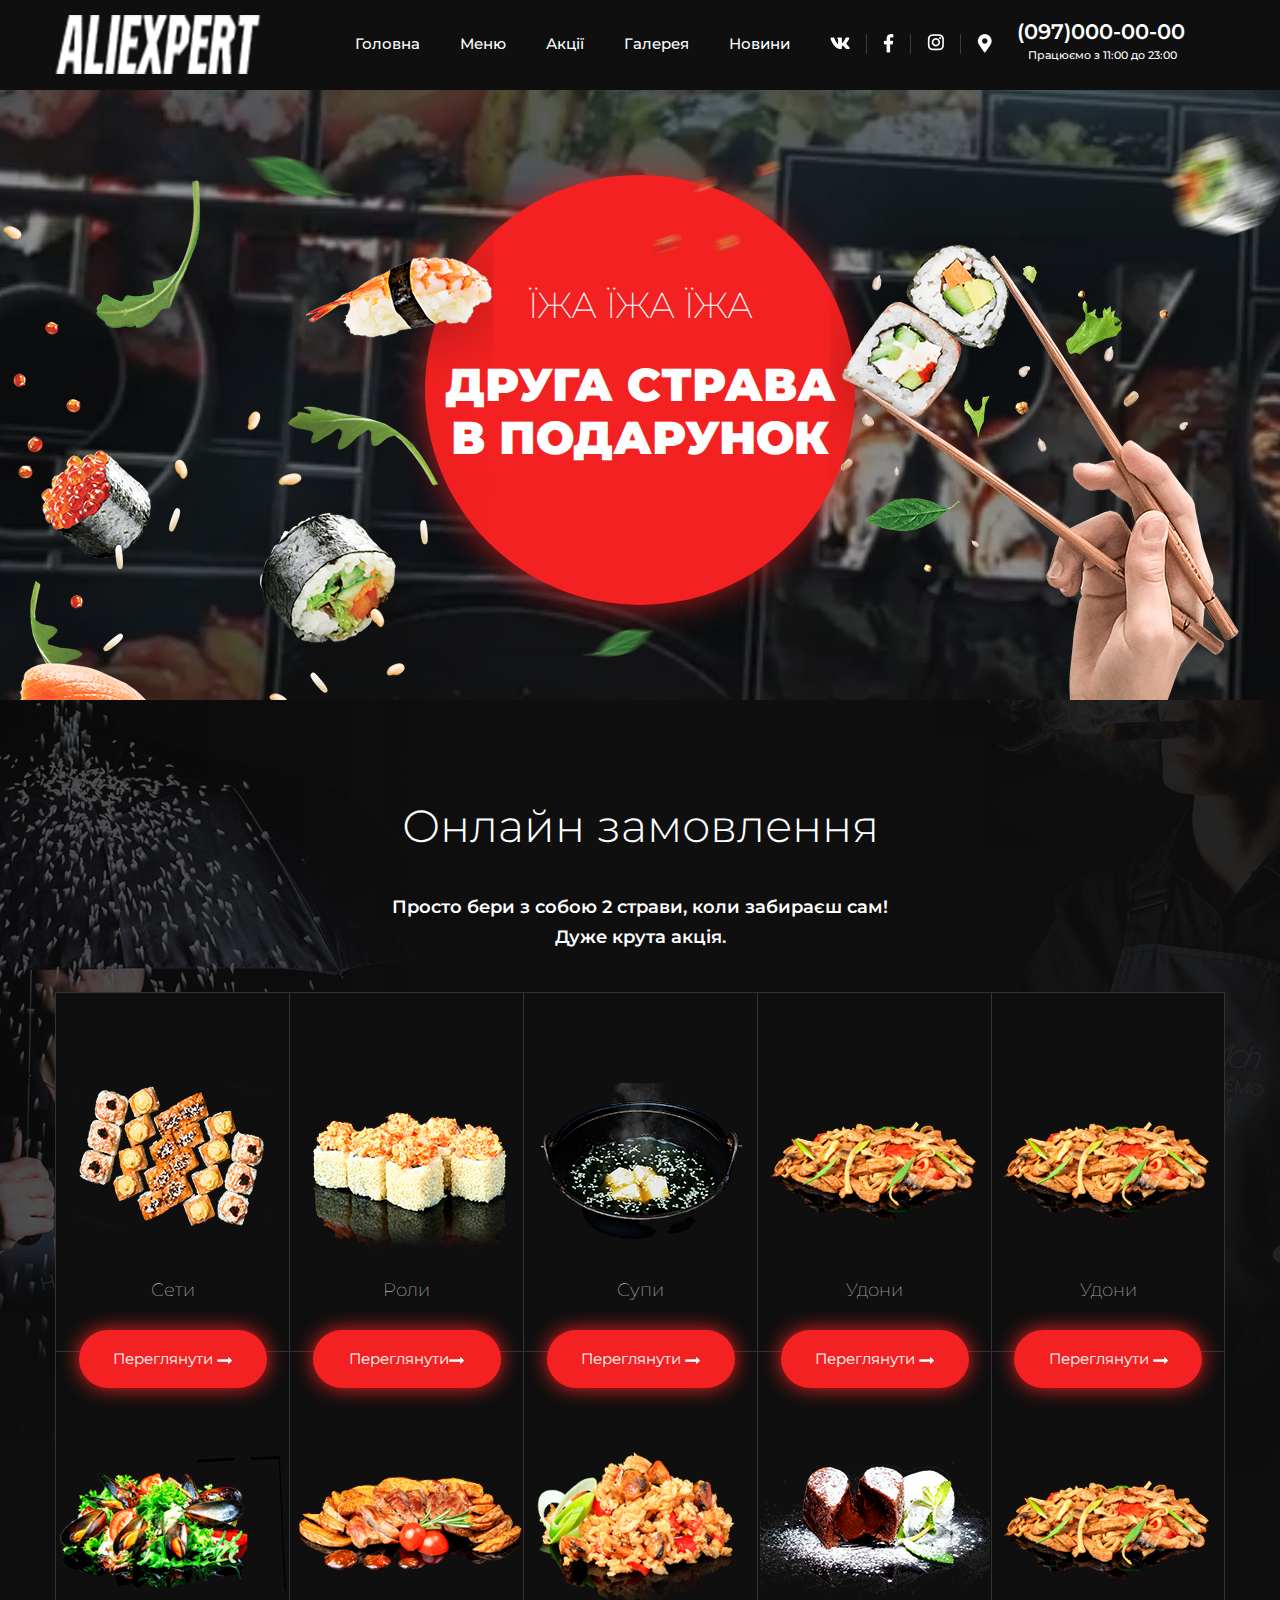
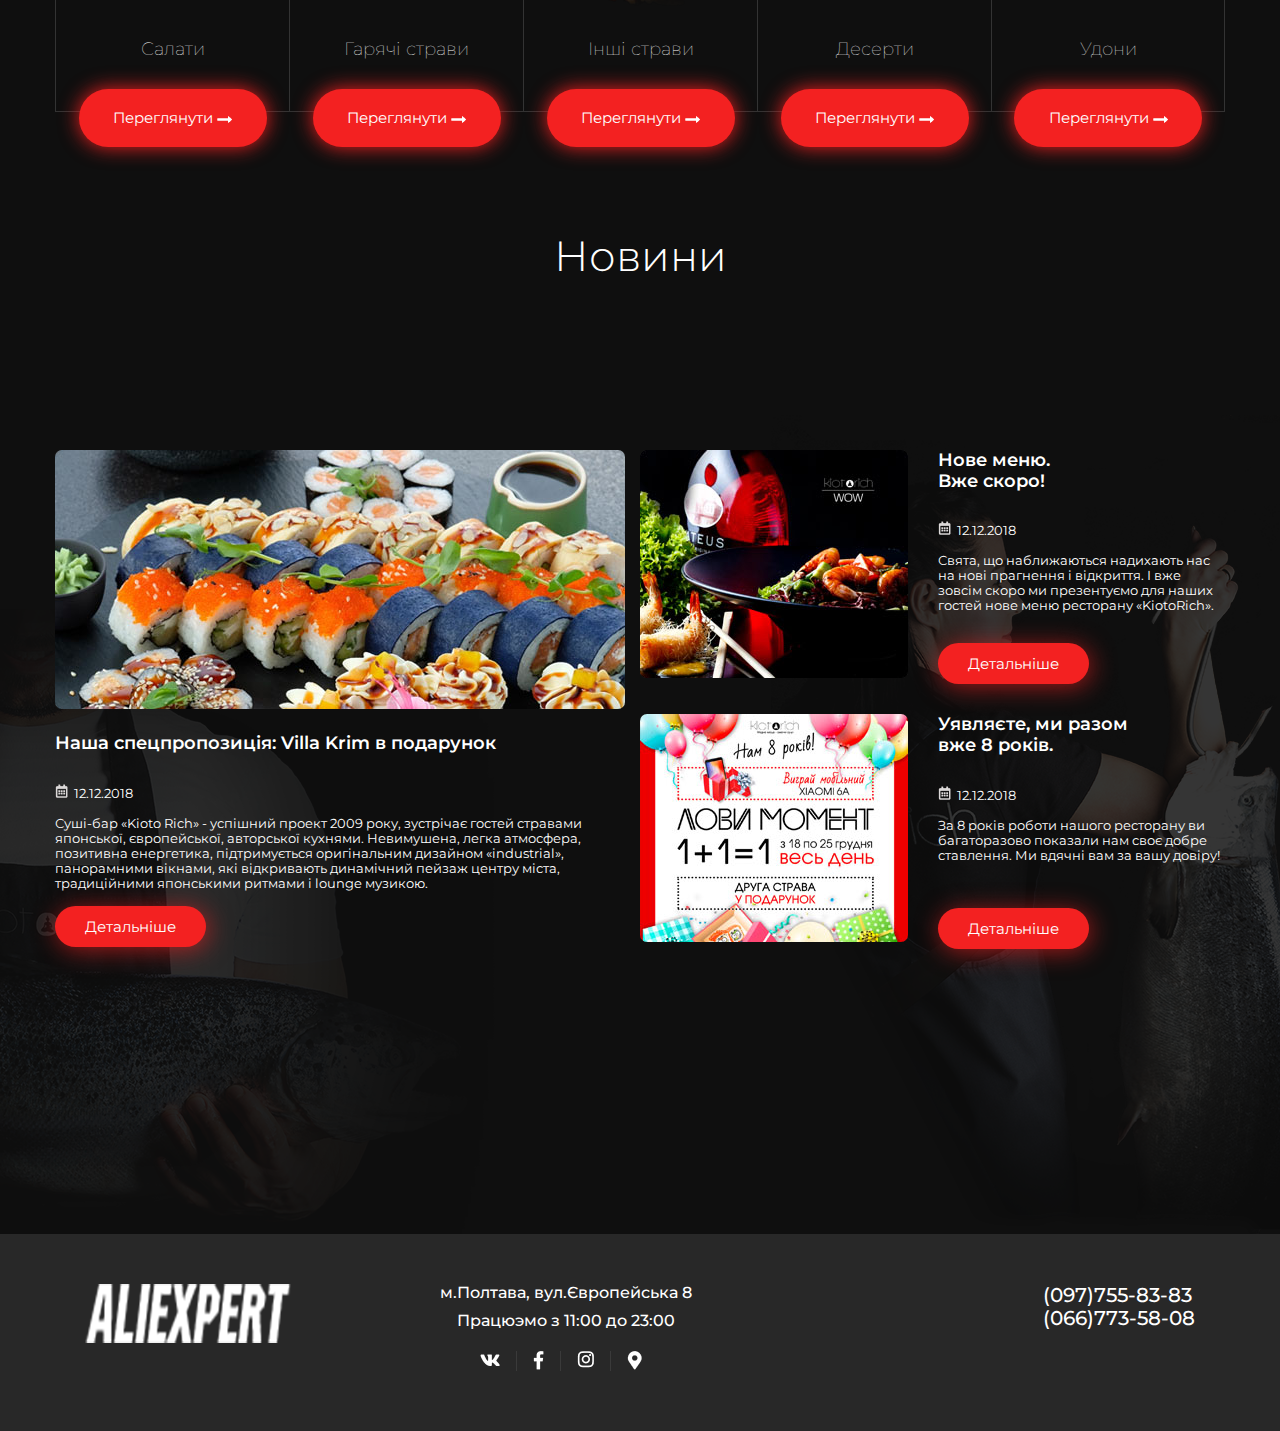
==== commit 7516bca8: "kiotorich" ====
--- a/index.html
+++ b/index.html
@@ -40,19 +40,17 @@
         </div>
     </header>
  <div class="slider">
-     <div class="container">
+     <div class="slider-container">
             <div class="circle">
                 <div class="h-top">їжа їжа їжа</div> 
                 <div class="b-top">друга страва в подарунок</div>
             </div>
-        
             <img src="img/slider/layer1.png" class="layer1"> 
             <img src="img/slider/Layer2.png" class="layer2">
             <img src="img/slider/Layer3.png" class="layer3"> 
             <img src="img/slider/layer4.png" class="layer4">
             <img src="img/slider/layer5.png" class="layer5">
-     
-        </div>
+            </div>
         </div>
     <main>
         <div class="container">
@@ -117,33 +115,33 @@
             <section class="news-content">
                 <div class="news-title">Новини</div>
             <section class="news">
-                <article class="new1 "> 
+                <article class="new"> 
                     <div class="new-img"><a href="#"><img src="img/new1.jpg"></a></div>
-                    <div class="headline-new1"><a href="#">Наша спецпропозиція: Villa Krim в подарунок</a></div>
-                    <div class="date-new"><img src="img/date.png">12.12.2018</div>
-                    <div class="indent-new1">Суші-бар «Kioto Rich» - успішний проект 2009 року, зустрічає гостей
+                    <div class="headline-new"><a href="#">Наша спецпропозиція: Villa Krim в подарунок</a></div>
+                    <div class="date-new"><img src="img/date.png"> 12.12.2018</div>
+                    <div class="indent-new">Суші-бар «Kioto Rich» - успішний проект 2009 року, зустрічає гостей
                         стравами японської, європейської, авторської кухнями. Невимушена, легка атмосфера, позитивна
                         енергетика, підтримується оригінальним дизайном «industrial», панорамними вікнами, які
                         відкривають динамічний пейзаж центру міста, традиційними японськими ритмами і lounge музикою.
                     </div>
                      
-                    <div class="button-new1 button-red"><a href="#">Детальніше</a></div>
-                </article>
-                <article class="new2 float-r">
-                    <div class="new-img" ><a href="#" class=" float-l pure"><img src="img/new2.jpg"></a></div>
-                    <div class="pl pure"><div class="headline-new2"><a href="#">Нове меню.<br>Вже скоро!</a></div>
-                    <div class="date-new"><img src="img/date.png">12.12.2018</div>
-                    <div class="indent-new2">Свята, що наближаються надихають нас на нові прагнення і відкриття.
-                        І вже зовсім скоро ми презентуємо для наших гостей нове меню ресторану «KiotoRich».
-                    </div></div>
                     <div class="button-new button-red"><a href="#">Детальніше</a></div>
                 </article>
-                <article class="new3 float-r">
+                <article class="new float-l">
+                    <div class="new-img float-l"><a href="#"><img src="img/new2.jpg"></a></div>
+                    <div class="headline-new"><a href="#">Нове меню.<br>Вже скоро!</a></div>
+                    <div class="date-new"><img src="img/date.png"> 12.12.2018</div>
+                    <div class="indent-new">Свята, що наближаються надихають нас на нові прагнення і відкриття.
+                        І вже зовсім скоро ми презентуємо для наших гостей нове меню ресторану «KiotoRich».
+                    </div>
+                    <div class="button-new button-red"><a href="#">Детальніше</a></div>
+                </article>
+                <article class="new float-l">
                     <div class="new-img float-l"><a href="#"><img src="img/new3.jpg"></a></div>
-                    <div class="pl pure"><div class="headline-new3"><a href="#"> Уявляєте, ми разом<br> вже 8 років.</a> </div>
+                    <div class="headline-new"><a href="#"> Уявляєте, ми разом<br> вже 8 років.</a> </div>
                     <div class="date-new"><img src="img/date.png"> 12.12.2018</div>
-                    <div class="indent-new3">За 8 років роботи нашого ресторану ви багаторазово показали нам своє добре ставлення. Ми вдячні вам
-                    за вашу довіру!</div></div>
+                    <div class="indent-new">За 8 років роботи нашого ресторану ви багаторазово показали нам своє добре ставлення. Ми вдячні вам
+                    за вашу довіру!</div>
                      <div class="button-new button-red"><a href="#">Детальніше</a></div>
                 </article>
                </section>
@@ -155,7 +153,7 @@
     <footer>
         <div class="container">
         <div class="logo-footer float-l"><a href="#"><img src="img/logofooter.png"></a></div>
-        <div class="contact float-l">
+        <div class="contact">
             <address class="address-footer">м.Полтава, вул.Європейська 8</address>
             <div class="time-footer">Працюэмо з 11:00 до 23:00</div>
             <div class="netsocial-footer">
--- a/style/style.css
+++ b/style/style.css
@@ -29,22 +29,12 @@
     float: right;
 }
 
-.pure::after {
-    content: " ";
-    clear: both;
-    display: block;
-}
 
 /*    header    */
 
 header {
     background-color: #0f0f0f;
 }
-
-.container:after {
-    content: " ";
-    clear: both;
-    display: block;}
 
 
 .header-logo {
@@ -65,34 +55,40 @@
     font-weight: 500;
 }
 
+
+
 .netsocial-header {
-    margin-top: 31px;
+    margin-top: 34px;
     margin-left: 24px;
 }
 
-.netsocial-header a img {
-    vertical-align: bottom;
-}
+
 
 .netsocial-header a {
-    padding: 0 16px; 
-   height: 21px;
-}
-
-.netsocial-header a:not(:last-child){
-    border-right: 1px solid #3a3a3a;
+    height: 20px;
+    line-height: 20px;
+    display: block;
+    float: left;
+    padding: 0 16px;
+}
+
+
+.netsocial-header a:not(:first-child){
+        padding-left: 16px;
+        border-left: 1px #3a3a3a solid;
+        box-sizing: border-box;
 }
 
 .header-contact {
     width: 190px;
     margin-top: 20px;
-    margin-left: 9px;
+    margin-left:9px;
 }
 
 
 .header-contact a {
     font-size: 22px;
-    font-weight: 900;
+    font-weight: 700;
 }
 
 .time-header{
@@ -102,16 +98,26 @@
     text-align: center;
 }
 
+header::after{
+    content: '';
+    clear: both;
+    display: block;
+}
+
 
 /*    slider   */
 
 .slider {
     background: url(../img/fon.jpg) center center no-repeat;
     background-size: cover;
+    overflow: hidden;
+    height: 610px;
+}
+
+.slider-container{
+    max-width: 1170px;
     position: relative;
-    z-index: 0;
-    overflow: hidden;
-    height: 605px;
+    margin: 0 auto;
 }
 
 .circle {
@@ -143,44 +149,45 @@
 }
 
 .layer1 {
-    display:inline-block;
     position: absolute;
-    bottom: 0;
-    right: 6%;
+    margin-top: -156px;
+    margin-left: 190px;
+    left: 50%;
+    top: 50%;
 }
 
 .layer2 {
-    display:inline-block;
-    position: absolute; 
-    right: 3%;
-    top: 5%;
+    position: absolute;
+    margin-left: 520px;
+    margin-top: -260px;
+    top: 50%;
+    left: 50%; 
 }
 .layer3 {
-    display:inline-block;
     position: absolute;
-    top: 10%;
-    left: 50%;
+    margin-left: 10px;
+    margin-top: -232px;
+    top: 50%;
+    left: 50%; 
   
 }
 
 .layer4 {
-    display:inline-block;
     position: absolute;
-    top: 10%;
-    left: 22%;
+    margin-left: -396px;
+    margin-top: -236px;
+    top: 50%;
+    left: 50%; 
    
 }
 
 .layer5 {
     position: absolute;
-    bottom: 0%;
-    left: -10%;
-}
-
-.slider_img {
-    position: relative;
-}
-
+    margin-top: -210px;
+    margin-left: -810px;
+    top: 50%;
+    left: 50%; 
+}
 
 
 /*   main   */
@@ -207,38 +214,31 @@
 }
 
 
-.case-menu{
-    font-size: 0;
-}
-
-.case-menu::after{
-    content: " ";
-    clear: both;
-    display: block;
-}
-.menu__item{
-    display: inline-block;
-    width: calc(20% - 5px);
-    font-size: 18px;
+.case-menu {
+    margin: 0px;
+    padding: 0px;
+    list-style: none;
+}
+
+
+.menu__item {
+    border: 1px #333 solid;
+    border-right: 0;
+    background-color: #0f0f0f;
+    box-sizing: border-box;
+    float: left;
+    width: 20%;
     height: 360px;
-    border: 1px solid #323232;
-    border-collapse: collapse;
-    float: left;
-    background: #0f0f0f;
-    border-right: 1px solid transparent;
-    border-bottom: 1px solid transparent;
-    text-align: center;
    
 }
-
-.menu__item:nth-child(5n ) {
-    border-right: 1px solid #323232;
-   
-}
-
-.menu__item:nth-child(n+6) {
-    border-bottom: 1px solid #323232;
-}
+.case-menu .menu__item:nth-child(5n+5){
+    border-right: 1px #333 solid;
+}
+
+.case-menu .menu__item:nth-child(n+6){
+    border-top:0;
+}
+
 
 .menu__item div a {
     display: block;
@@ -267,10 +267,10 @@
 }
 
 .img-menu {
-    display: inline-block;
     padding-top: 90px;
     height: 150px;
     padding-bottom: 32px;
+    text-align: center;
 }
 
 .title_menu {
@@ -280,10 +280,17 @@
     padding-top: 15px;
 }
 
+.case-menu::after {
+    content: " ";
+    clear: both;
+    display: block;
+}
+
 /*  news-content  */
 
 .news-content {
     margin-top: 120px;
+    padding-bottom: 255px;
 }
 
 .news-title {
@@ -298,89 +305,79 @@
     
 }
 
-.new1 {
-    width: calc(50% - 15px);
-    display: inline-block;
+.new:first-child {
+    width: 50%;
+    display: block;
     float: left;
-}
-
-.new2, .new3 {
-    width: calc(50% - 15px);
-    position:relative;
-    display:inline-block;
-    vertical-align:top;
-    margin-left:30px;
-}
-
-.new3 {
-    padding-top: 30px;
-}
-
-.news::after {
+    position: relative;
+    padding-bottom: 30px;
+}
+
+.new:not(:first-child) {
+    width: 50%;
+    display: block;
+    float: left;
+    position: relative;
+    padding-bottom: 30px;
+}
+
+.new-img  {
+    width: 268px;
+    margin-right: 30px;
+}
+
+.news article:first-child .new-img{
+    width: 570px;
+}
+
+.news article:first-child .headline-new{
+    margin-top: 20px;
+}
+
+.new-img a img {
+    border-radius: 7px;
+}
+
+.headline-new {
+    font-size: 18px;
+    font-weight: 600;
+    margin-bottom: 15px;
+}
+
+
+.indent-new {
+    font-size: 13px;
+    font-weight: 400;
+    height: 90px;
+    margin-top: 15px;
+}
+
+.date-new{
+    font-size: 13px;
+    line-height: 15px;
+    padding-top: 15px;
+}
+
+.button-red {
+ font-size:15px;
+ display: inline-block;
+ line-height: 41px;
+ width: 151px;
+ background: #f32121;
+ box-shadow: 2px 3px 24px 0px #f32121a3;
+ border-radius: 20.5px;
+ text-align: center;
+
+}
+
+.news-content::after {
     content: " ";
     clear: both;
     display: block;
 }
 
-.new-img a {
-    display: block;
-}
-
-.button-red {
- font-size:15px;
-background:#f32121;
-border-radius:50px;
-border:none;
-font-weight:400;
-width:150px;
-display:block;
-box-shadow:0 0 20px #F32121;
-text-align: center;
-padding:15px 35px;
-
-}
-
-.button-new {
-    position: absolute;
-    bottom: 0px;
-     left: 300px;
-}
-
-.button-new1 {
-    margin-top: 18px;
-}
-
-
-.indent-new1, .indent-new2, .indent-new3 {
-    font-size: 13px;
-    font-weight: 400;
-    padding-top: 15px;
-}
-
-.headline-new1, .headline-new2, .headline-new3 {
-    font-size: 18px;
-    font-weight: 600;
-}
-
-.headline-new1 {
-    margin-top: 20px;
-}
-
-
-.date-new{
-    padding-top: 15px;
-    padding-left: 20px;
-    position: relative;
-}
-
-.date-new img {
-    position: absolute;
-    left: 0;
-}
-
-.pl {
-    padding-left: 300px;
-}
+
+
 /*   footer    */
 
 footer {
@@ -396,6 +393,7 @@
 
 .contact {
     padding-left: 270px;
+    display: inline-block;
     
 }
 
@@ -412,20 +410,21 @@
 
 .netsocial-footer {
     padding-top: 20px;
-    text-align: center;
-}
-
-.netsocial-footer a img {
-    vertical-align: bottom;
+    padding-left: 40px;
 }
 
 .netsocial-footer a {
-    padding: 0 16px; 
-   height: 21px;
-}
-
-.netsocial-footer a:not(:last-child){
-    border-right: 1px solid #3a3a3a;
+    height: 20px;
+    line-height: 20px;
+    display: block;
+    float: left;
+    padding-right: 16px;
+}
+
+.netsocial-footer a:not(:first-child){
+        padding-left: 16px;
+        border-left: 1px #3a3a3a solid;
+        box-sizing: border-box;
 }
 
 .footer-contact-tel {
@@ -434,3 +433,236 @@
 
 }
 
+.footer:after {
+    content: " ";
+    clear: both;
+    display: block;
+}
+
+
+@media (max-width: 1130px){
+    .header-logo {
+        width: 200px;
+        padding-left: 30px;
+    }
+    .header-menu ul li {
+        padding-left: 30px;
+    }
+    .netsocial-header {
+        margin-left: 16px;
+        margin-top: 34px;
+    }
+    .netsocial-header a {
+        padding: 0 12px;
+    }
+
+    .footer-contact-tel {
+        padding-right: 30px;
+    }
+    .logo-footer {
+        padding-left: 30px;
+    }
+    .new:first-child {
+        width: 40%;
+    }
+    .new:not(:first-child) {
+        width: 43%;
+        float: right;
+    }
+    .indent-new {
+        overflow: hidden;
+    }
+    .case-menu {
+        padding: 0 10px;
+    }
+    .menu__item {
+        width: 25%;
+    }
+
+    .case-menu .menu__item:nth-child(4n+4){
+        border-right: 1px #333 solid;
+    }
+    .case-menu .menu__item:nth-child(n+5){
+        border-top:0;
+    }
+    .header-contact {
+        width: 180px;
+        margin-top: 20px;
+    }
+    
+}
+
+
+@media (max-width: 1065px){
+    .new:first-child {
+        width: 80%;
+        float: none;
+        margin: 0 auto;
+    }
+    
+    .new:not(:first-child) {
+        width: 80%;
+        display: block;
+        float: none;
+        margin: 0 auto;
+    }
+    .news-content {
+        margin-top: 100px;
+        padding-bottom: 50px;
+    }
+    .news {
+        margin-top: 70px;
+        padding-bottom: 55px;
+    }
+    .news article:first-child .headline-new {
+        margin-top: 30px;
+    }
+    .news article:first-child .new-img {
+        margin-right: 30px;
+    }
+    
+    .news article:first-child .headline-new{
+        margin-top: 0;
+    }
+    }
+    @media (max-width: 1065px) {
+    .header-logo {
+        width: 200px;
+        padding-left: 20px;
+    }
+    .header-logo a img {
+        width: 180px;
+    }
+    .header-menu ul li {
+        padding-left: 18px;
+        font-size: 13px;
+    }
+    .netsocial-header {
+        margin-left: 12px;
+    }
+    
+    .netsocial-header a {
+        padding: 0 10px;
+
+    }
+    }
+    .header-contact {
+        width: 170px;
+
+    }
+    
+    
+    .header-contact a {
+        font-size: 21px;
+        font-weight: 600;
+    }
+    
+    .time-header{
+        font-size: 11px;
+    }
+
+    .footer-contact-tel {
+        padding-right: 30px;
+    }
+    .logo-footer {
+        padding-left: 30px;
+    }
+    footer .contact {
+        padding-left: 150px;
+}
+
+}
+
+@media (max-width: 920px) {
+    .header-logo {
+        width: 150px;
+}
+    .header-logo a img {
+        width: 140px;
+    }
+    .header-menu ul li {
+        font-size: 13px;
+    }
+    footer .contact {
+        padding-left: 120px;
+    }
+    .netsocial-header a:not(:first-child) {
+        padding-left: 10px;
+    }
+}
+@media (max-width: 860px) {
+    .netsocial-header a img {
+        max-width: 15px;
+        max-height: 15px;
+        margin: 0 auto;
+    }
+    .menu__item {
+        width: 33%;
+    }
+   
+    .case-menu .menu__item:nth-child(3n+3){
+        border-right: 1px #333 solid;
+    }
+    
+    .case-menu .menu__item:nth-child(4n+4) {
+        border-right: 0;
+}
+
+.case-menu .menu__item:nth-child(n+4) {
+    border-top: 0;
+}
+.case-menu .menu__item:nth-child(5) {
+    border-right: 0;
+}
+
+.header-logo a img {
+    width: 110px;
+}
+.header-logo {
+    width: 120px;
+}
+.header-menu ul li {
+    margin-top: 25px;
+    padding-left: 14px;
+}
+.netsocial-header a {
+    height: 15px;
+}
+.netsocial-header {
+    margin-top: 23px;
+}
+.header-contact {
+    width: 150px;
+}
+.header-contact a {
+    font-size: 18px;}
+    .time-header {
+        font-size: 9px;
+    text-align: left;
+}
+.logo-footer img {
+   width: 160px;
+}
+footer .contact {
+    padding-left: 50px;
+}
+.address-footer, .time-footer {
+    font-size: 13px;
+}
+.netsocial-footer a img {
+    max-width: 15px;
+    max-height: 15px;
+    margin: 0 auto;
+}
+.netsocial-footer {
+    padding-top: 15px;
+    padding-left: 28px;
+}
+.footer-contact-tel {
+    font-size: 17px;
+}
+main {
+    background: url('../img/fon/tlbackm.png') no-repeat left top, url('../img/fon/tbbackm.png') no-repeat right top, url('../img/fon/blbackm.png') no-repeat left bottom, url('../img/fon/brbackm.png') no-repeat right bottom, #0f0f0f;
+    
+}
+}
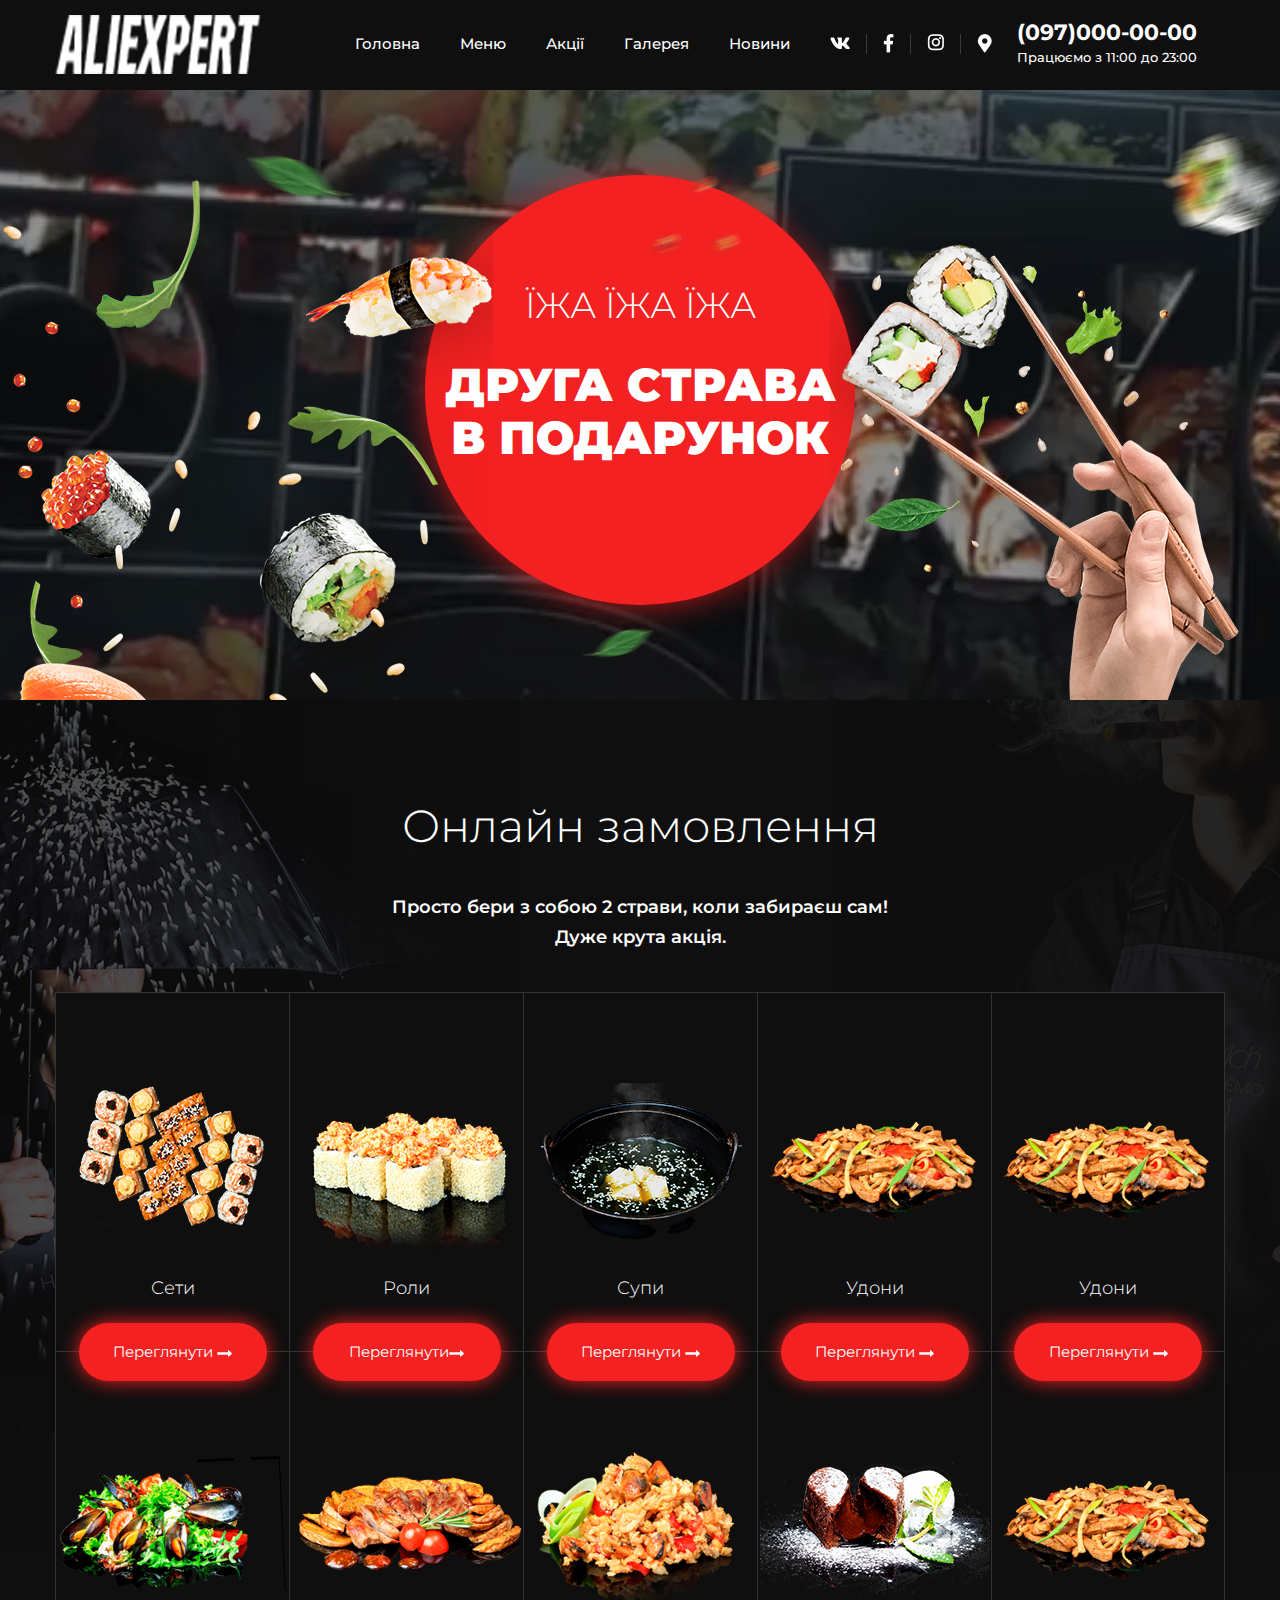
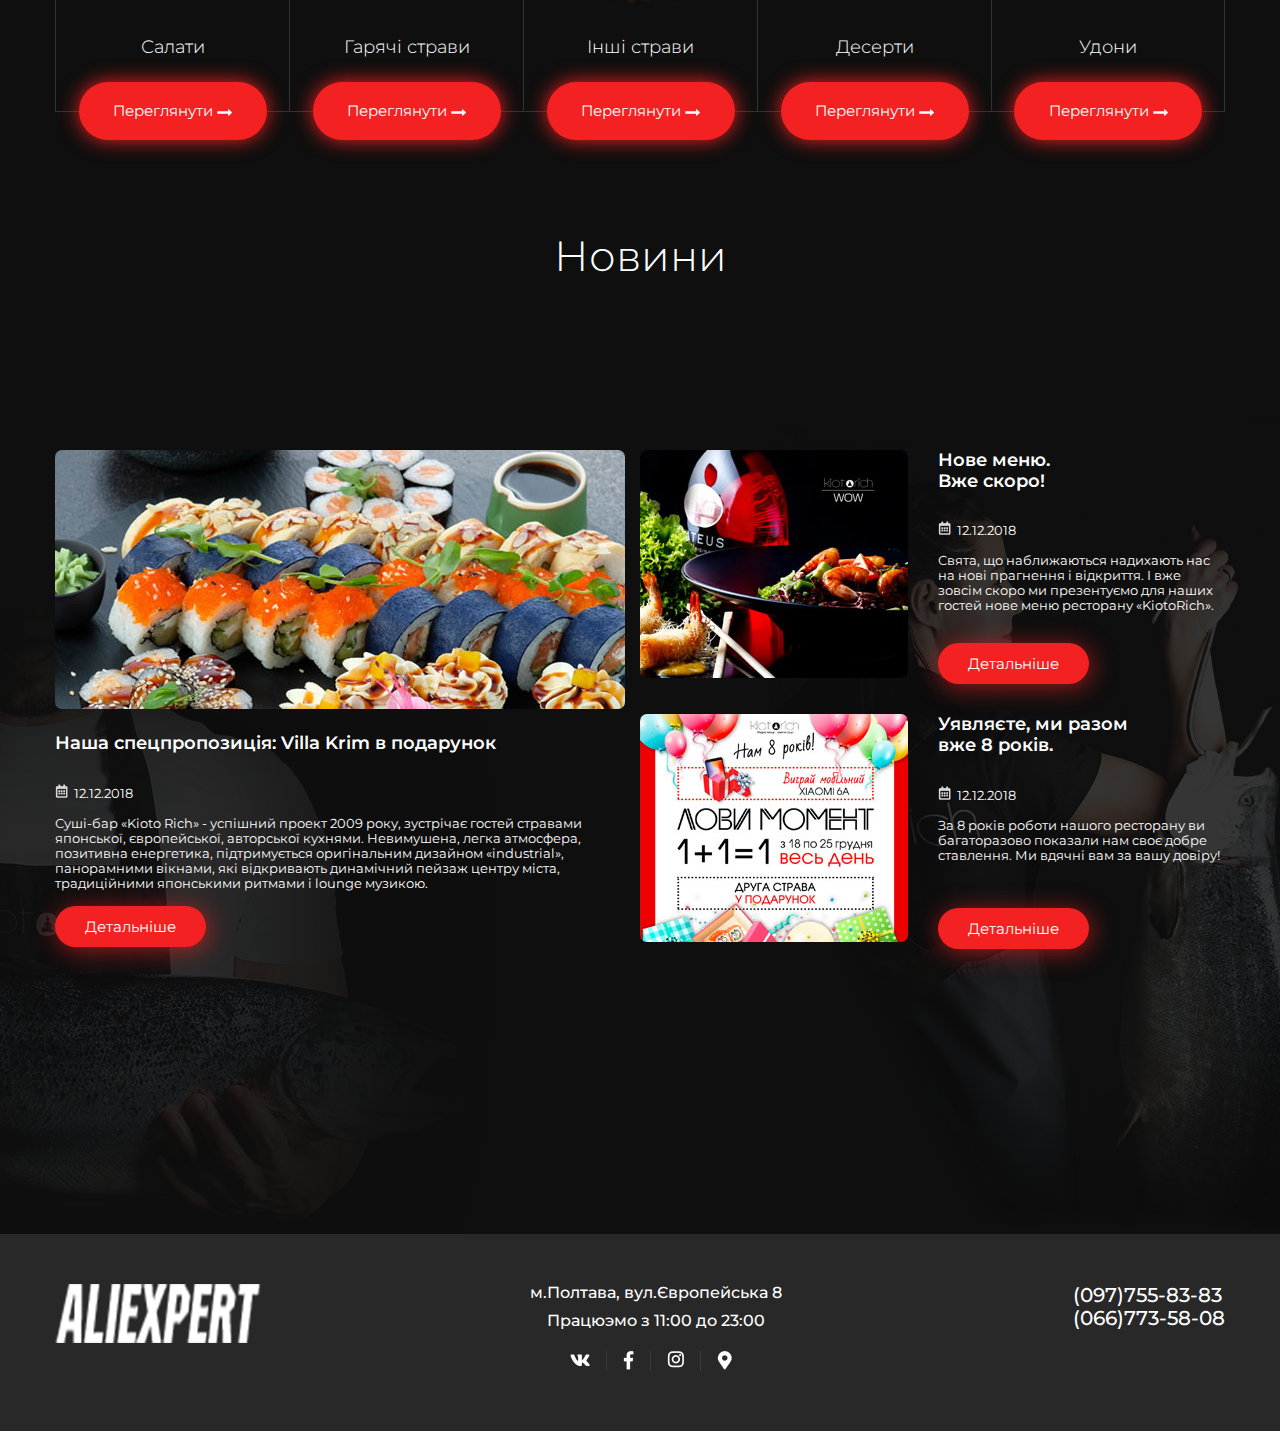
==== commit e43c5793: "homework" ====
--- a/index.html
+++ b/index.html
@@ -125,7 +125,7 @@
                         відкривають динамічний пейзаж центру міста, традиційними японськими ритмами і lounge музикою.
                     </div>
                      
-                    <div class="button-new button-red"><a href="#">Детальніше</a></div>
+                    <div class="button-red"><a href="#">Детальніше</a></div>
                 </article>
                 <article class="new float-l">
                     <div class="new-img float-l"><a href="#"><img src="img/new2.jpg"></a></div>
@@ -134,7 +134,7 @@
                     <div class="indent-new">Свята, що наближаються надихають нас на нові прагнення і відкриття.
                         І вже зовсім скоро ми презентуємо для наших гостей нове меню ресторану «KiotoRich».
                     </div>
-                    <div class="button-new button-red"><a href="#">Детальніше</a></div>
+                    <div class="button-red"><a href="#">Детальніше</a></div>
                 </article>
                 <article class="new float-l">
                     <div class="new-img float-l"><a href="#"><img src="img/new3.jpg"></a></div>
@@ -142,7 +142,7 @@
                     <div class="date-new"><img src="img/date.png"> 12.12.2018</div>
                     <div class="indent-new">За 8 років роботи нашого ресторану ви багаторазово показали нам своє добре ставлення. Ми вдячні вам
                     за вашу довіру!</div>
-                     <div class="button-new button-red"><a href="#">Детальніше</a></div>
+                     <div class=" button-red"><a href="#">Детальніше</a></div>
                 </article>
                </section>
             </section>
--- a/style/style.css
+++ b/style/style.css
@@ -43,7 +43,9 @@
     padding: 15px 0;
 }
 
-
+.header-menu {
+    margin-right: 40px;
+}
 .header-menu ul li {
     float: left;
     margin-top: 35px;
@@ -59,7 +61,6 @@
 
 .netsocial-header {
     margin-top: 34px;
-    margin-left: 24px;
 }
 
 
@@ -74,15 +75,26 @@
 
 
 .netsocial-header a:not(:first-child){
-        padding-left: 16px;
         border-left: 1px #3a3a3a solid;
         box-sizing: border-box;
 }
 
+.netsocial-header a:first-child {
+    padding-left: 0px;
+}
+.netsocial-header a:last-child {
+    padding-right: 0px;
+}
+.netsocial-header::after {
+    content: " ";
+    clear: both;
+    display: block;
+  }
+
 .header-contact {
-    width: 190px;
+    width: 180px;
     margin-top: 20px;
-    margin-left:9px;
+    margin-left:25px;
 }
 
 
@@ -136,7 +148,7 @@
 
 .h-top {
 font-size:36px;
-font-weight:200;
+font-weight:300;
 text-transform:uppercase;
 }
 
@@ -262,21 +274,20 @@
     text-align: center;
     padding:20px 19px;
     position: relative;
-    bottom: -30px;
+    bottom: -25px;
     margin: 0 auto;
 }
 
 .img-menu {
     padding-top: 90px;
-    height: 150px;
-    padding-bottom: 32px;
+    height: 180px;
     text-align: center;
 }
 
 .title_menu {
     text-align: center;
     font-size: 18px;
-    font-weight: 100;
+    font-weight: 300;
     padding-top: 15px;
 }
 
@@ -322,12 +333,12 @@
 }
 
 .new-img  {
-    width: 268px;
+    max-width: 268px;
     margin-right: 30px;
 }
 
 .news article:first-child .new-img{
-    width: 570px;
+    max-width: 570px;
 }
 
 .news article:first-child .headline-new{
@@ -421,6 +432,12 @@
     padding-right: 16px;
 }
 
+.netsocial-footer::after {
+    content: " ";
+    clear: both;
+    display: block;
+  }
+
 .netsocial-footer a:not(:first-child){
         padding-left: 16px;
         border-left: 1px #3a3a3a solid;
@@ -515,17 +532,12 @@
         padding-bottom: 55px;
     }
     .news article:first-child .headline-new {
-        margin-top: 30px;
+        margin-top: 10px;
     }
     .news article:first-child .new-img {
         margin-right: 30px;
     }
-    
-    .news article:first-child .headline-new{
-        margin-top: 0;
-    }
-    }
-    @media (max-width: 1065px) {
+
     .header-logo {
         width: 200px;
         padding-left: 20px;
@@ -533,9 +545,11 @@
     .header-logo a img {
         width: 180px;
     }
+    .header-menu {
+        margin-right: 20px;}
+
     .header-menu ul li {
         padding-left: 18px;
-        font-size: 13px;
     }
     .netsocial-header {
         margin-left: 12px;
@@ -543,20 +557,15 @@
     
     .netsocial-header a {
         padding: 0 10px;
-
-    }
     }
     .header-contact {
         width: 170px;
-
-    }
-    
+    }
     
     .header-contact a {
         font-size: 21px;
         font-weight: 600;
     }
-    
     .time-header{
         font-size: 11px;
     }
@@ -570,7 +579,6 @@
     footer .contact {
         padding-left: 150px;
 }
-
 }
 
 @media (max-width: 920px) {
@@ -580,8 +588,15 @@
     .header-logo a img {
         width: 140px;
     }
-    .header-menu ul li {
-        font-size: 13px;
+    .header-contact  {
+        float: none;
+        margin: 0 auto;
+        padding-top: 20px;
+        padding-bottom: 20px;
+        text-align: center;
+    }
+    .header-menu {
+        padding-bottom: 15px;
     }
     footer .contact {
         padding-left: 120px;
@@ -589,22 +604,22 @@
     .netsocial-header a:not(:first-child) {
         padding-left: 10px;
     }
-}
+main {
+    background: url('../img/fon/tlbackm.png') no-repeat left top, url('../img/fon/tbbackm.png') no-repeat right top, url('../img/fon/blbackm.png') no-repeat left bottom, url('../img/fon/brbackm.png') no-repeat right bottom, #0f0f0f;
+    
+}
+}
+
 @media (max-width: 860px) {
-    .netsocial-header a img {
-        max-width: 15px;
-        max-height: 15px;
-        margin: 0 auto;
-    }
-    .menu__item {
+ .menu__item {
         width: 33%;
     }
    
-    .case-menu .menu__item:nth-child(3n+3){
+.case-menu .menu__item:nth-child(3n+3){
         border-right: 1px #333 solid;
     }
     
-    .case-menu .menu__item:nth-child(4n+4) {
+.case-menu .menu__item:nth-child(4n+4) {
         border-right: 0;
 }
 
@@ -614,55 +629,172 @@
 .case-menu .menu__item:nth-child(5) {
     border-right: 0;
 }
-
-.header-logo a img {
-    width: 110px;
-}
-.header-logo {
-    width: 120px;
-}
-.header-menu ul li {
-    margin-top: 25px;
-    padding-left: 14px;
-}
-.netsocial-header a {
-    height: 15px;
-}
-.netsocial-header {
-    margin-top: 23px;
-}
-.header-contact {
-    width: 150px;
-}
-.header-contact a {
-    font-size: 18px;}
-    .time-header {
-        font-size: 9px;
-    text-align: left;
-}
 .logo-footer img {
-   width: 160px;
+    width: 160px;
+ }
+ footer .contact {
+     padding-left: 50px;
+ }
+ .address-footer, .time-footer {
+     font-size: 13px;
+ }
+ .netsocial-footer a img {
+     max-width: 15px;
+     max-height: 15px;
+     margin: 0 auto;
+ }
+ .netsocial-footer {
+     padding-top: 15px;
+     padding-left: 28px;
+ }
+ .footer-contact-tel {
+     font-size: 17px;
+ }
+}
+@media (max-width: 745px) {
+    .header-cont {
+        margin: 0 auto;
+        padding-top: 20px;
+        padding-bottom: 20px;
+        text-align: center;
+    }
+    .header-logo {
+        float: none;
+        margin: 0 auto;
+        text-align: center;
+    }
+    .header-menu {
+        float: none;
+        margin: 0 auto;
+    }
+    .header-menu ul li{
+        float: none;
+        margin-top: 15px;
+        border-bottom: 1px solid #323232;
+        padding-bottom: 10px;
+    }
+     
+    .header-menu ul:first-child {
+        border-top: 1px solid #323232;
+    }
+    .netsocial-header {
+        float: none;
+        margin: 0 auto;
+        padding-left: 30px;
+        max-width: 162px;
+    }
+
+}
+
+@media (max-width: 670px) {
+    .menu__item {
+        width: 50%;
+    }
+   
+    .case-menu .menu__item:nth-child(2n+2){
+        border-right: 1px #333 solid;
+    }
+    
+    .case-menu .menu__item:nth-child(3) {
+        border-right: 0;
+}
+.case-menu .menu__item:nth-child(9) {
+    border-right: 0;
+}
+
+.case-menu .menu__item:nth-child(n+3) {
+    border-top: 0;
+}
+
+.new:first-child {
+    width: 90%;
+} 
+.new:not(:first-child){
+    width: 90%;
+}
+.new {
+    padding-top: 15px;
+}
+.news article:first-child .new-img{
+    max-width: 270px;
+    float: left;
+    height: 260px;
+}
+.news article:first-child .new-img a img {
+    max-width: 100%;
+}
+.date-new {
+    padding-top: 0px;
+}
+.logo-footer  {
+    float: none;
+    margin: 0 auto;
+    padding: 0px;
+    text-align: center;
+}
+.footer-contact-tel {
+    float: none;
+    margin: 0 auto;
+    max-width: 140px;
+    padding: 0px;
 }
 footer .contact {
-    padding-left: 50px;
-}
-.address-footer, .time-footer {
+    margin: 0 auto;
+    max-width: 210px;
+    display: block;
+    padding: 20px 0;
+}
+}
+ 
+
+@media  (max-width: 600px) {
+    .slider {
+     display: none;
+    }
+}
+
+@media  (max-width: 518px) {
+    .news article:first-child .new-img {
+   float: none;
+   height: 100%;
+}
+.new-img {
+    float: none;
+}
+.headline-new {
+    padding-top: 10px;
+}
+.indent-new {
+    height: 50px;
+}
+.button-red {
+    margin-top: 10px;
+}
+.title-menut {
+    font-size: 35px;
+    padding-top: 50px;
+}
+.title-menub {
     font-size: 13px;
-}
-.netsocial-footer a img {
-    max-width: 15px;
-    max-height: 15px;
-    margin: 0 auto;
-}
-.netsocial-footer {
-    padding-top: 15px;
-    padding-left: 28px;
-}
-.footer-contact-tel {
-    font-size: 17px;
-}
-main {
-    background: url('../img/fon/tlbackm.png') no-repeat left top, url('../img/fon/tbbackm.png') no-repeat right top, url('../img/fon/blbackm.png') no-repeat left bottom, url('../img/fon/brbackm.png') no-repeat right bottom, #0f0f0f;
-    
-}
-}
+    padding: 30px 0;
+}
+.news {
+    margin-top: 45px;
+}
+.news-title {
+    font-size: 35px;
+}
+
+}
+
+@media  (max-width: 430px){
+    .menu__item {
+        width: 100%;
+    }
+    .case-menu .menu__item:nth-child(1n+1){
+        border-right: 1px #333 solid;
+    }
+    .case-menu .menu__item:nth-child(2) {
+        border-top: 0;
+    }
+}